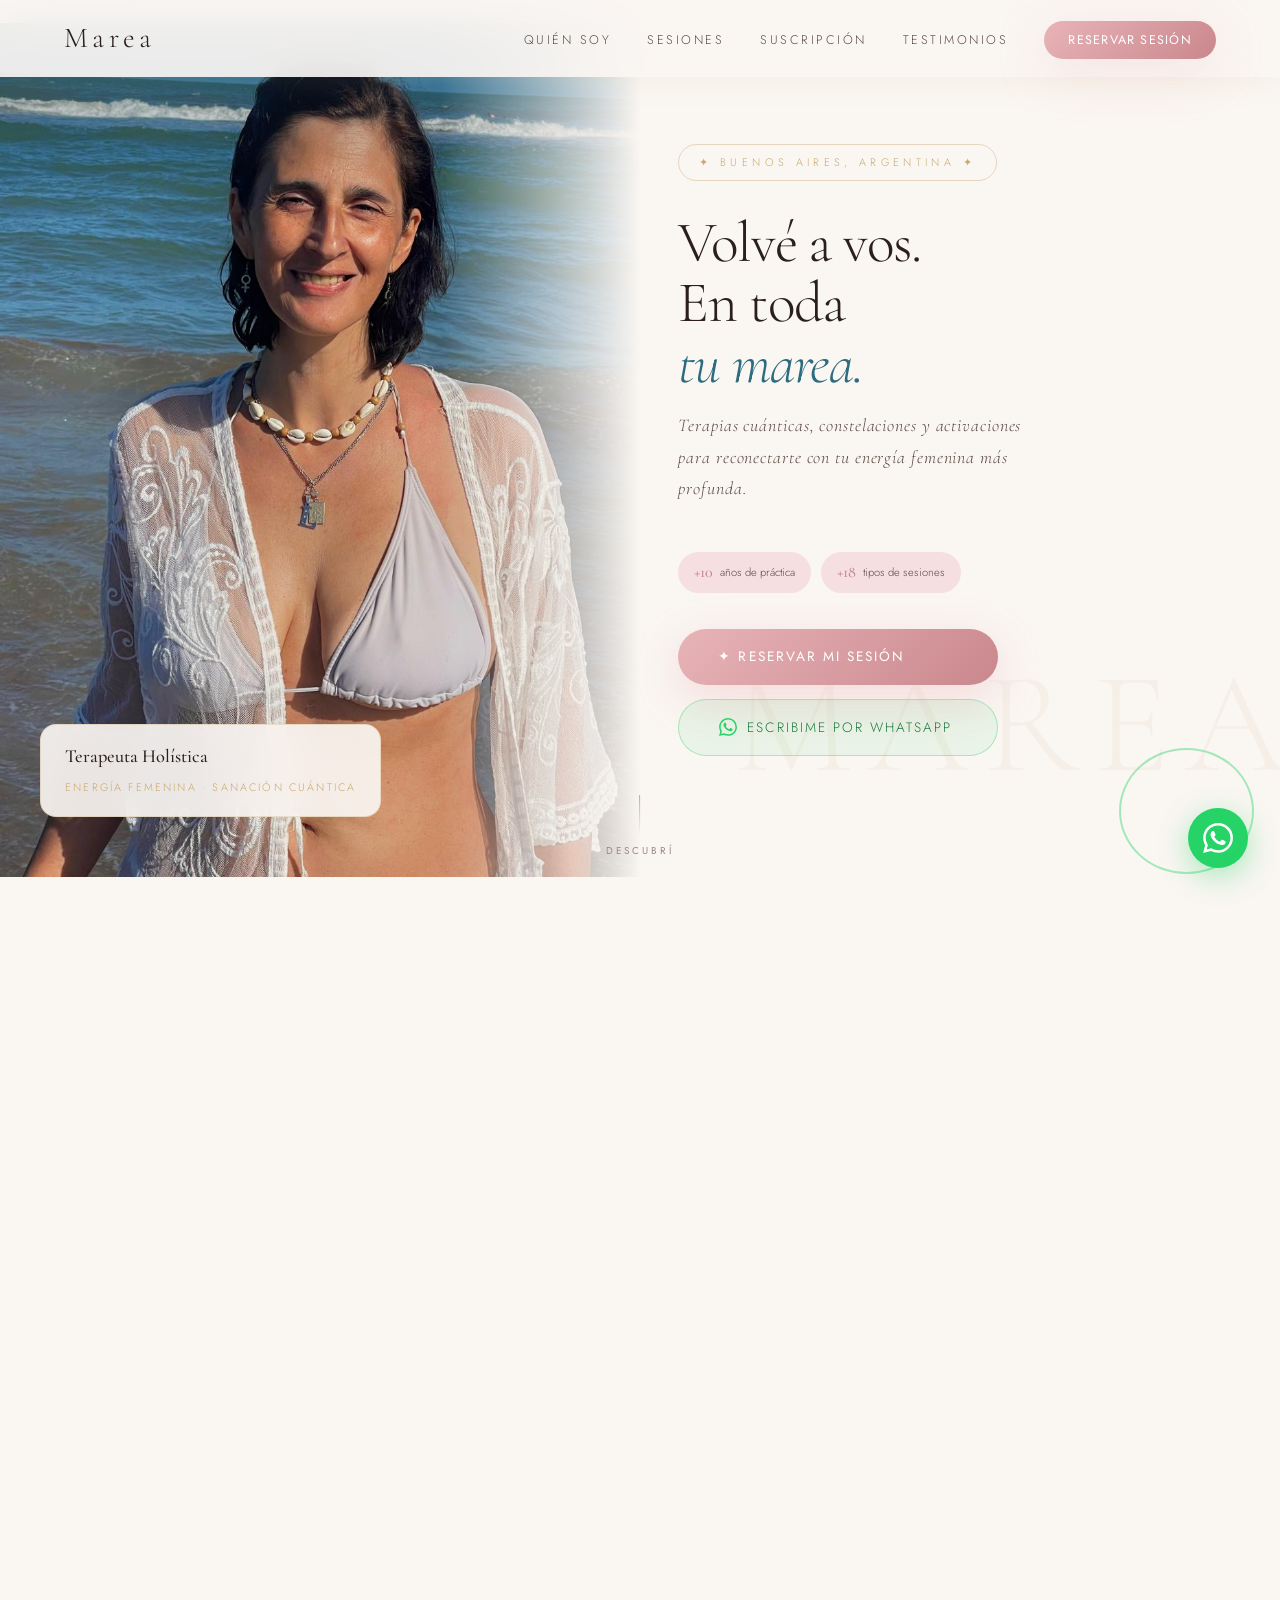
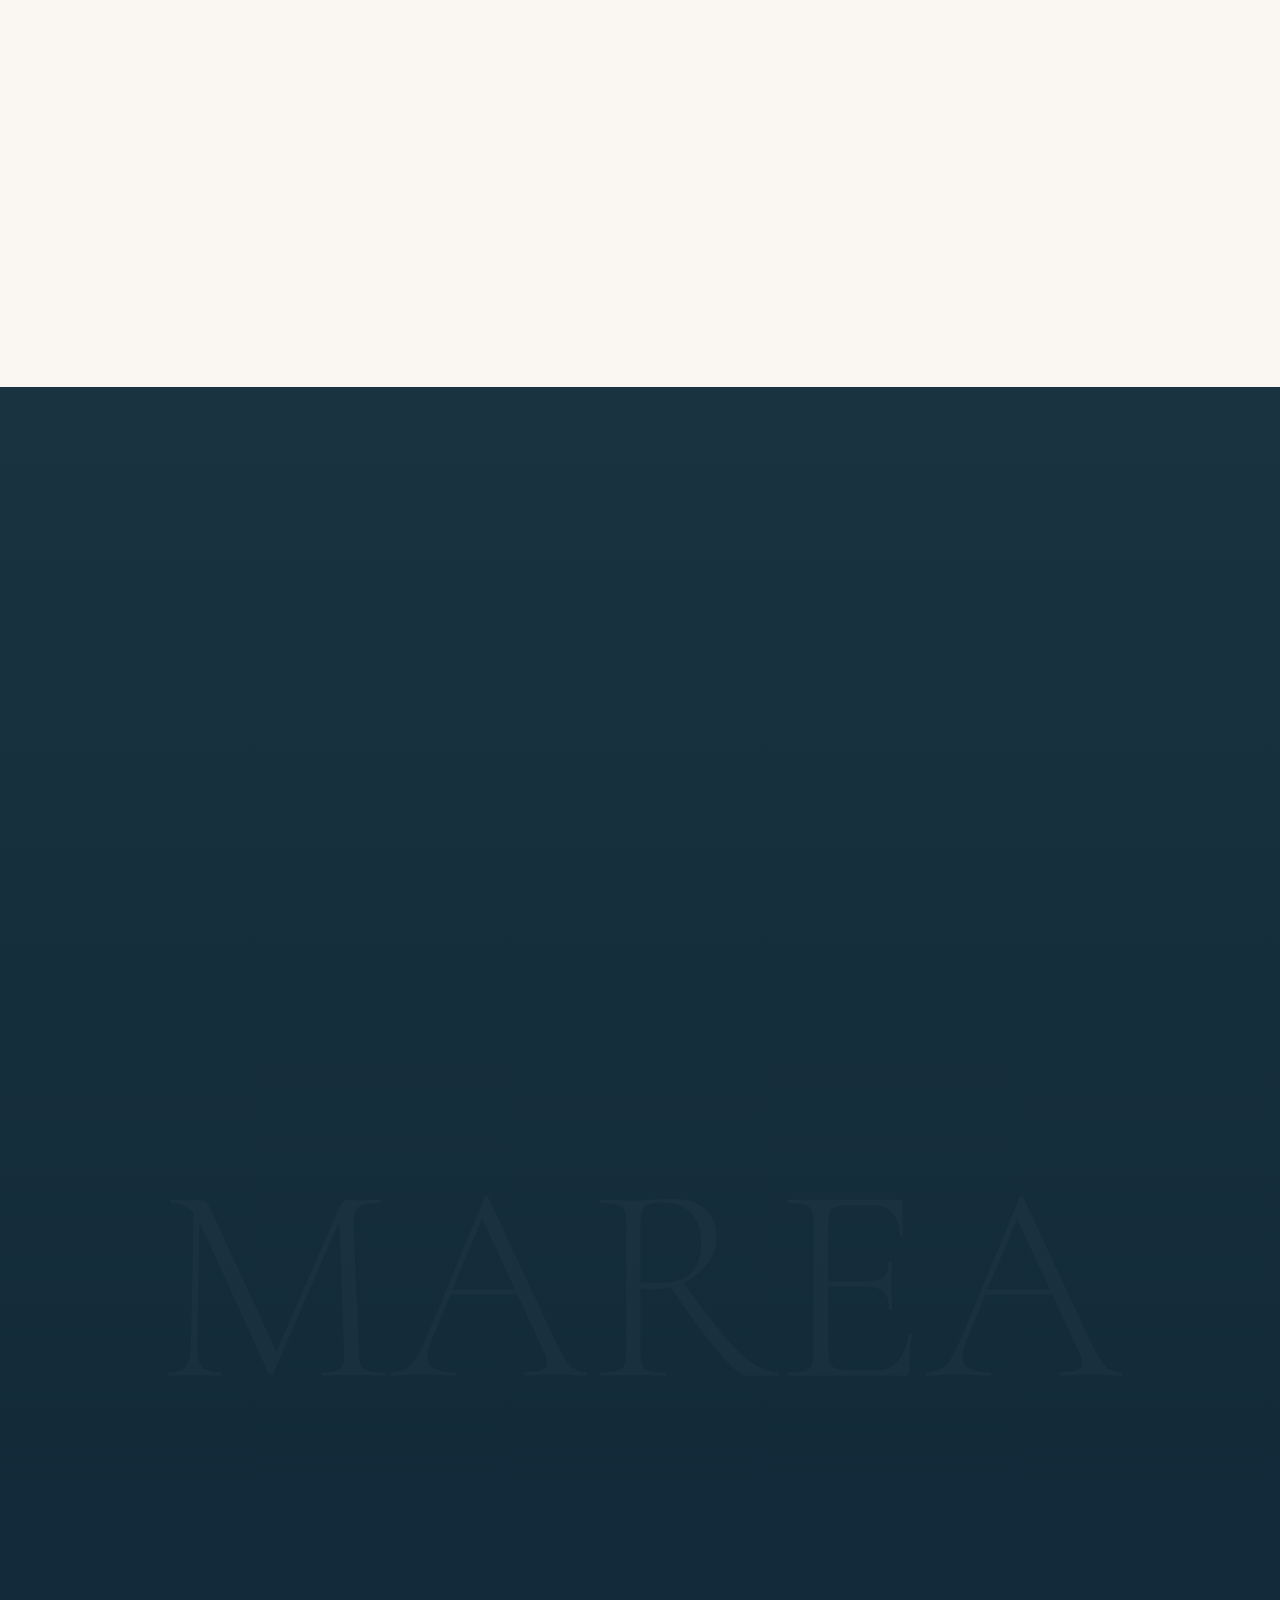
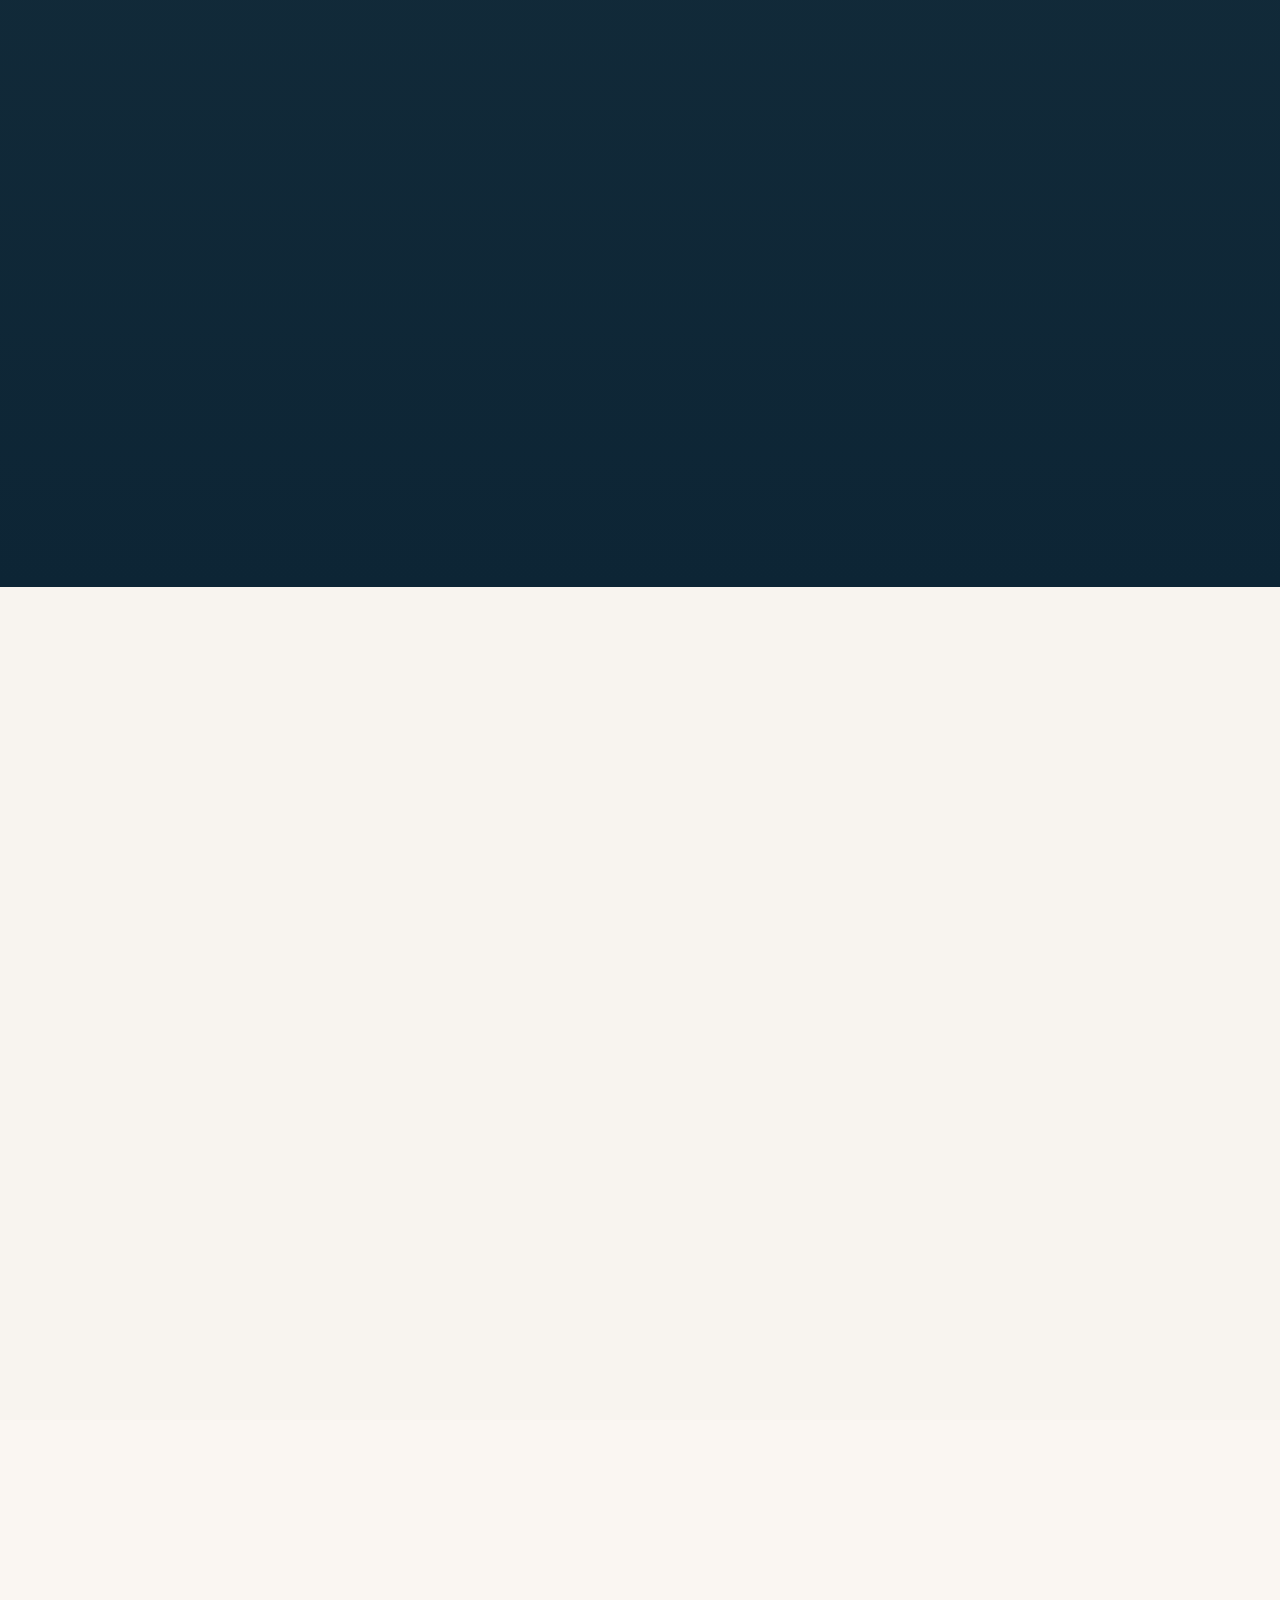
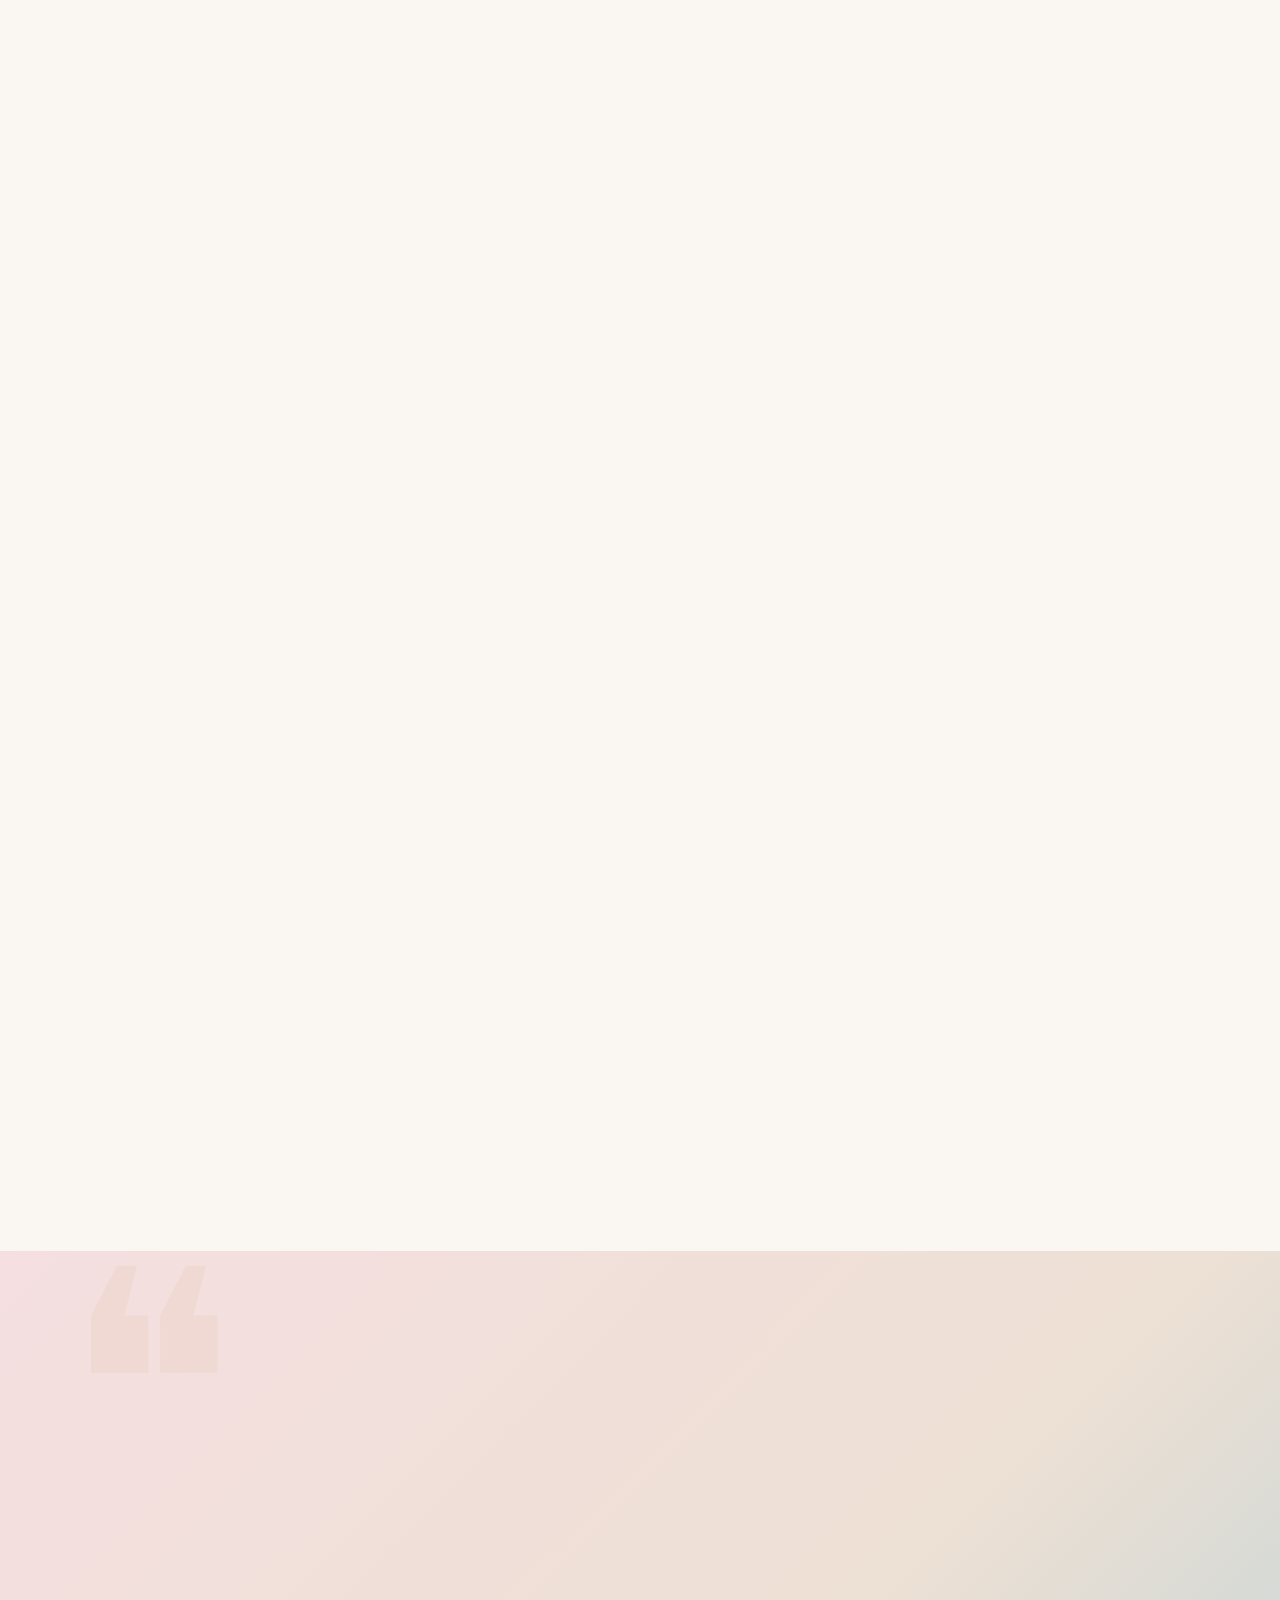
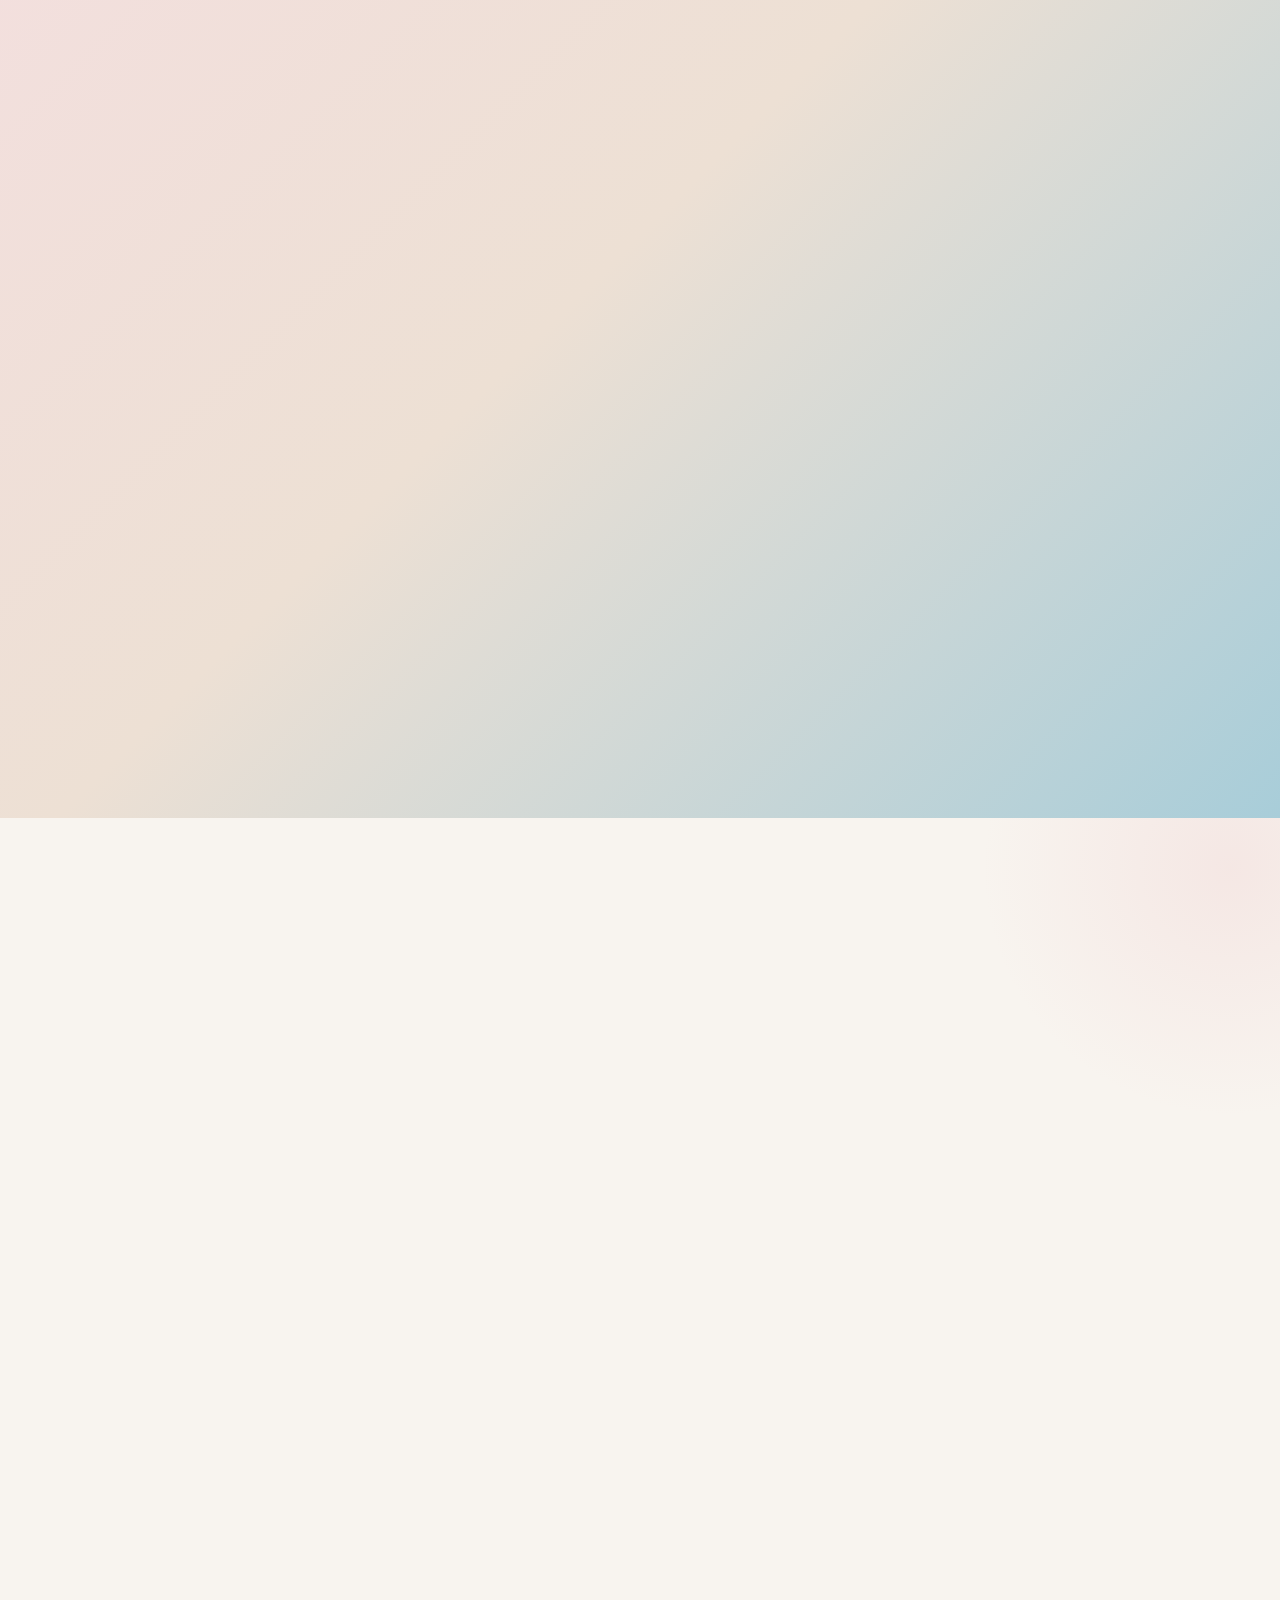
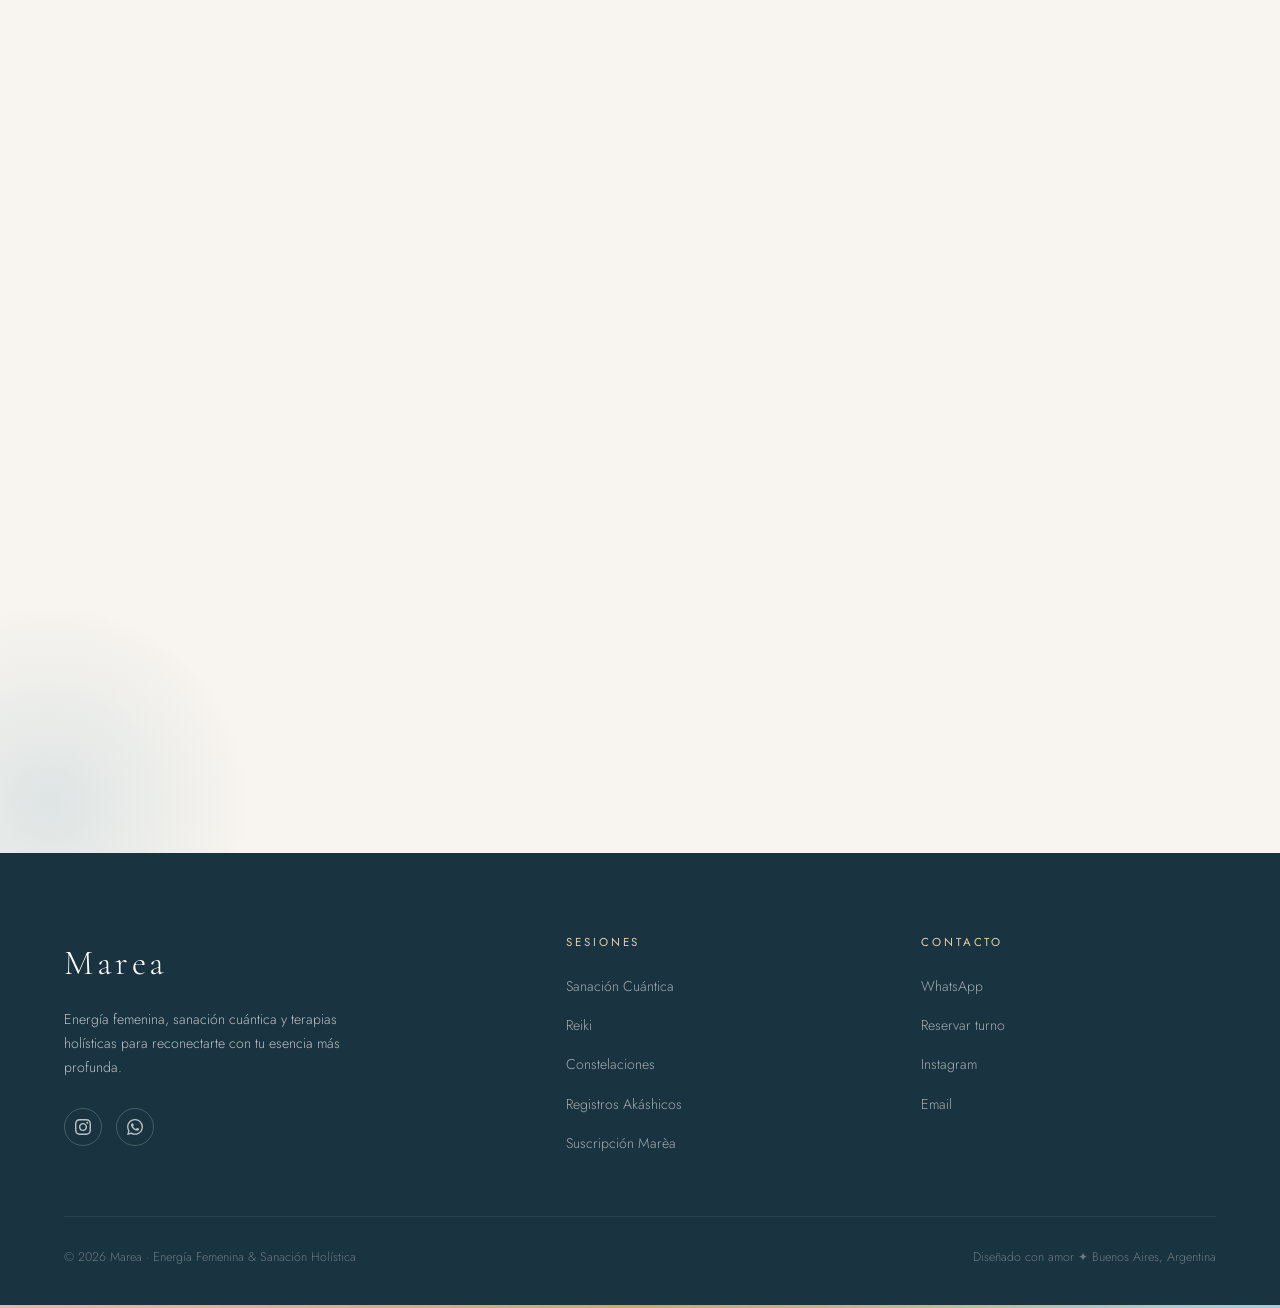
==== index-copia.html @ 66a023f5 "merge" ====
<!DOCTYPE html>
<html lang="es">
<head>
  <meta charset="UTF-8">
  <meta name="viewport" content="width=device-width, initial-scale=1.0">
  <title>Marea · Energía Femenina & Sanación Holística</title>
  <meta name="description" content="Constelaciones cuánticas, terapias energéticas, sanación femenina y activaciones emocionales. Conectá con tu energía más profunda.">
  <meta name="keywords" content="constelaciones cuánticas, terapia energética, sanación femenina, reiki, registros akáshicos, activación femenina, Buenos Aires">
  <meta property="og:title" content="Marea · Energía Femenina & Sanación Holística">
  <meta property="og:description" content="Sesiones de sanación, terapias cuánticas y activaciones emocionales. Tu transformación comienza aquí.">
  <meta property="og:type" content="website">
  <link rel="preconnect" href="https://fonts.googleapis.com">
  <link rel="preconnect" href="https://fonts.gstatic.com" crossorigin>
  <link href="https://fonts.googleapis.com/css2?family=Cormorant+Garamond:ital,wght@0,300;0,400;0,500;0,600;1,300;1,400;1,500&family=Jost:wght@200;300;400;500&display=swap" rel="stylesheet">
  <link rel="stylesheet" href="style.css">
  <style>
    /* ── HERO v2: foto protagonista total ── */
    #hero {
      height: 100vh;
      min-height: 800px;
      display: grid;
      grid-template-columns: 1fr 1fr;
      overflow: hidden;
      position: relative;
    }

    .hero-photo-side {
      position: relative;
      overflow: hidden;
    }

    .hero-photo-side img {
      width: 100%;
      height: 100%;
      object-fit: cover;
      object-position: center top;
      transform: scale(1.03);
      transition: transform 8s ease-out;
      display: block;
    }

    .hero-photo-side.loaded img { transform: scale(1); }

    /* Elegant vertical gradient on right edge of photo */
    .hero-photo-side::after {
      content: '';
      position: absolute;
      top: 0; right: 0; bottom: 0;
      width: 200px;
      background: linear-gradient(to right, transparent, var(--cream));
      z-index: 2;
    }

    /* Top gradient on photo */
    .hero-photo-side::before {
      content: '';
      position: absolute;
      top: 0; left: 0; right: 0;
      height: 180px;
      background: linear-gradient(to bottom, rgba(26,51,64,0.4), transparent);
      z-index: 2;
    }

    .hero-text-side {
      background: var(--cream);
      display: flex;
      flex-direction: column;
      justify-content: center;
      padding: 80px 8% 80px 6%;
      position: relative;
      z-index: 1;
    }

    .hero-text-side::before {
      content: 'MAREA';
      position: absolute;
      bottom: 40px;
      right: -20px;
      font-family: var(--font-display);
      font-size: 9rem;
      font-weight: 300;
      color: rgba(200,169,110,0.08);
      letter-spacing: 0.1em;
      pointer-events: none;
      line-height: 1;
    }

    .hero-eyebrow {
      display: inline-block;
      font-family: var(--font-body);
      font-size: 0.68rem;
      font-weight: 300;
      letter-spacing: 0.4em;
      text-transform: uppercase;
      color: var(--gold);
      border: 1px solid rgba(200,169,110,0.4);
      padding: 8px 20px;
      border-radius: 100px;
      margin-bottom: 32px;
      width: fit-content;
      opacity: 0;
      animation: fadeUp 1s ease forwards 0.4s;
    }

    .hero-title {
      font-family: var(--font-display);
      font-size: clamp(2.8rem, 4.5vw, 5.2rem);
      font-weight: 300;
      line-height: 1.05;
      letter-spacing: -0.02em;
      color: var(--text-dark);
      margin-bottom: 16px;
      opacity: 0;
      animation: fadeUp 1s ease forwards 0.7s;
    }

    .hero-title em {
      font-style: italic;
      color: var(--teal-dark);
    }

    .hero-subtitle {
      font-family: var(--font-display);
      font-size: clamp(0.95rem, 1.4vw, 1.25rem);
      font-weight: 300;
      font-style: italic;
      color: var(--text-mid);
      line-height: 1.75;
      margin-bottom: 48px;
      opacity: 0;
      animation: fadeUp 1s ease forwards 1s;
      max-width: 380px;
    }

    .hero-ctas {
      display: flex;
      flex-direction: column;
      gap: 14px;
      opacity: 0;
      animation: fadeUp 1s ease forwards 1.3s;
      max-width: 320px;
    }

    .hero-scroll-hint {
      position: absolute;
      bottom: 40px;
      left: 50%;
      transform: translateX(-50%);
      z-index: 10;
      display: flex;
      flex-direction: column;
      align-items: center;
      gap: 8px;
      color: var(--text-light);
      font-size: 0.62rem;
      letter-spacing: 0.3em;
      text-transform: uppercase;
      opacity: 0;
      animation: fadeIn 1s ease forwards 2.2s;
    }

    .scroll-line {
      width: 1px;
      height: 40px;
      background: linear-gradient(to bottom, var(--gold), transparent);
      animation: scrollPulse 2s ease-in-out infinite;
    }

    /* Floating name tag on photo */
    .hero-name-tag {
      position: absolute;
      bottom: 60px;
      left: 40px;
      z-index: 5;
      background: rgba(250,246,242,0.92);
      backdrop-filter: blur(16px);
      -webkit-backdrop-filter: blur(16px);
      border: 1px solid rgba(200,169,110,0.3);
      border-radius: 16px;
      padding: 16px 24px;
      opacity: 0;
      animation: fadeUp 1s ease forwards 1.6s;
    }

    .hero-name-tag .tag-name {
      font-family: var(--font-display);
      font-size: 1.15rem;
      font-weight: 500;
      color: var(--text-dark);
      display: block;
    }

    .hero-name-tag .tag-role {
      font-family: var(--font-body);
      font-size: 0.68rem;
      font-weight: 300;
      letter-spacing: 0.2em;
      text-transform: uppercase;
      color: var(--gold);
    }

    /* Stat pills */
    .hero-stats {
      display: flex;
      gap: 10px;
      margin-bottom: 36px;
      flex-wrap: wrap;
      opacity: 0;
      animation: fadeUp 1s ease forwards 1.1s;
    }

    .stat-pill {
      background: var(--rose-pale);
      border-radius: 100px;
      padding: 7px 16px;
      display: flex;
      align-items: center;
      gap: 7px;
    }

    .stat-num {
      font-family: var(--font-display);
      font-size: 1rem;
      font-weight: 500;
      color: var(--rose-deep);
    }

    .stat-label {
      font-family: var(--font-body);
      font-size: 0.7rem;
      font-weight: 300;
      color: var(--text-mid);
    }

    /* Mobile hero */
    @media (max-width: 768px) {
      #hero {
        grid-template-columns: 1fr;
        grid-template-rows: 58vh auto;
        height: auto;
        min-height: auto;
      }

      .hero-photo-side { height: 58vh; }

      .hero-photo-side::after {
        right: auto;
        bottom: 0; left: 0; top: auto;
        width: 100%;
        height: 200px;
        background: linear-gradient(to top, var(--cream), transparent);
      }

      .hero-text-side {
        padding: 40px 5% 80px;
      }

      .hero-text-side::before { display: none; }

      .hero-ctas {
        flex-direction: column;
        max-width: 100%;
      }

      .hero-name-tag {
        bottom: 30px;
        left: 20px;
      }

      .hero-scroll-hint { display: none; }
    }

    /* ── GALERÍA mejorada ── */
    .galeria-grid-new {
      display: grid;
      grid-template-columns: repeat(12, 1fr);
      grid-template-rows: repeat(3, 260px);
      gap: 14px;
      max-width: 1280px;
      margin: 0 auto;
    }

    .galeria-item {
      border-radius: 18px;
      overflow: hidden;
      position: relative;
      cursor: pointer;
    }

    .galeria-item img {
      width: 100%; height: 100%;
      object-fit: cover;
      transition: transform 0.7s ease;
    }

    .galeria-item:hover img { transform: scale(1.07); }

    .galeria-item .g-overlay {
      position: absolute;
      inset: 0;
      background: linear-gradient(to top, rgba(26,51,64,0.75), transparent 55%);
      opacity: 0;
      transition: opacity 0.4s ease;
      display: flex;
      align-items: flex-end;
      padding: 20px;
    }

    .galeria-item:hover .g-overlay { opacity: 1; }

    .g-label {
      font-family: var(--font-display);
      font-size: 1rem;
      font-style: italic;
      color: white;
    }

    /* Grid layout */
    .gi-1 { grid-column: 1 / 6; grid-row: 1 / 3; }
    .gi-2 { grid-column: 6 / 9; grid-row: 1 / 2; }
    .gi-3 { grid-column: 9 / 13; grid-row: 1 / 2; }
    .gi-4 { grid-column: 6 / 10; grid-row: 2 / 4; }
    .gi-5 { grid-column: 10 / 13; grid-row: 2 / 3; }
    .gi-6 { grid-column: 1 / 6; grid-row: 3 / 4; }
    .gi-7 { grid-column: 10 / 13; grid-row: 3 / 4; }

    @media (max-width: 900px) {
      .galeria-grid-new {
        grid-template-columns: 1fr 1fr;
        grid-template-rows: none;
      }
      .gi-1, .gi-2, .gi-3, .gi-4, .gi-5, .gi-6, .gi-7 {
        grid-column: auto;
        grid-row: auto;
        height: 260px;
      }
      .gi-1 { grid-column: 1 / 3; height: 360px; }
    }

    @media (max-width: 540px) {
      .galeria-grid-new { grid-template-columns: 1fr; }
      .gi-1 { grid-column: 1; }
    }
  </style>
</head>
<body>

<!-- NAV -->
<nav id="mainNav">
  <a href="#" class="nav-logo" style="color:var(--text-dark);">Marea</a>
  <ul class="nav-links">
    <li><a href="#sobre" style="color:var(--text-mid)">Quién Soy</a></li>
    <li><a href="#servicios" style="color:var(--text-mid)">Sesiones</a></li>
    <li><a href="#suscripcion" style="color:var(--text-mid)">Suscripción</a></li>
    <li><a href="#testimonios" style="color:var(--text-mid)">Testimonios</a></li>
    <li><a href="#reservar" class="nav-cta">Reservar Sesión</a></li>
  </ul>
  <div class="hamburger" id="hamburger" aria-label="Menú">
    <span style="background:var(--text-dark)"></span>
    <span style="background:var(--text-dark)"></span>
    <span style="background:var(--text-dark)"></span>
  </div>
</nav>

<!-- Mobile Menu -->
<div class="mobile-menu" id="mobileMenu">
  <button class="mobile-close" id="mobileClose">✕</button>
  <a href="#sobre">Quién Soy</a>
  <a href="#servicios">Sesiones</a>
  <a href="#suscripcion">Suscripción</a>
  <a href="#testimonios">Testimonios</a>
  <a href="#reservar">Reservar Sesión</a>
</div>

<!-- ══════════════════════════════════
     HERO v2 – SPLIT SCREEN
══════════════════════════════════ -->
<section id="hero">

  <!-- FOTO lado izquierdo – protagonista total -->
  <div class="hero-photo-side" id="heroBg">
    <img src="[data-uri]" alt="Terapeuta holística – Marea">

    <!-- Tarjetita flotante -->
    <div class="hero-name-tag">
      <span class="tag-name">Terapeuta Holística</span>
      <span class="tag-role">Energía Femenina · Sanación Cuántica</span>
    </div>
  </div>

  <!-- TEXTO lado derecho -->
  <div class="hero-text-side">
    <span class="hero-eyebrow">✦ Buenos Aires, Argentina ✦</span>

    <h1 class="hero-title">
      Volvé a vos.<br>
      En toda<br>
      <em>tu marea.</em>
    </h1>

    <p class="hero-subtitle">
      Terapias cuánticas, constelaciones y activaciones para reconectarte con tu energía femenina más profunda.
    </p>

    <div class="hero-stats">
      <div class="stat-pill">
        <span class="stat-num">+10</span>
        <span class="stat-label">años de práctica</span>
      </div>
      <div class="stat-pill">
        <span class="stat-num">+18</span>
        <span class="stat-label">tipos de sesiones</span>
      </div>
    </div>

    <div class="hero-ctas">
      <a href="#reservar" class="btn-primary">
        ✦ Reservar mi sesión
      </a>
      <a href="https://wa.me/5491165936538" target="_blank" rel="noopener" class="btn-outline" style="background:rgba(37,211,102,0.08);border-color:rgba(37,211,102,0.35);color:#1a7a3f;">
        <svg width="18" height="18" viewBox="0 0 24 24" fill="#25D366"><path d="M17.472 14.382c-.297-.149-1.758-.867-2.03-.967-.273-.099-.471-.148-.67.15-.197.297-.767.966-.94 1.164-.173.199-.347.223-.644.075-.297-.15-1.255-.463-2.39-1.475-.883-.788-1.48-1.761-1.653-2.059-.173-.297-.018-.458.13-.606.134-.133.298-.347.446-.52.149-.174.198-.298.298-.497.099-.198.05-.371-.025-.52-.075-.149-.669-1.612-.916-2.207-.242-.579-.487-.5-.669-.51-.173-.008-.371-.01-.57-.01-.198 0-.52.074-.792.372-.272.297-1.04 1.016-1.04 2.479 0 1.462 1.065 2.875 1.213 3.074.149.198 2.096 3.2 5.077 4.487.709.306 1.262.489 1.694.625.712.227 1.36.195 1.871.118.571-.085 1.758-.719 2.006-1.413.248-.694.248-1.289.173-1.413-.074-.124-.272-.198-.57-.347m-5.421 7.403h-.004a9.87 9.87 0 01-5.031-1.378l-.361-.214-3.741.982.998-3.648-.235-.374a9.86 9.86 0 01-1.51-5.26c.001-5.45 4.436-9.884 9.888-9.884 2.64 0 5.122 1.03 6.988 2.898a9.825 9.825 0 012.893 6.994c-.003 5.45-4.437 9.884-9.885 9.884m8.413-18.297A11.815 11.815 0 0012.05 0C5.495 0 .16 5.335.157 11.892c0 2.096.547 4.142 1.588 5.945L.057 24l6.305-1.654a11.882 11.882 0 005.683 1.448h.005c6.554 0 11.89-5.335 11.893-11.893a11.821 11.821 0 00-3.48-8.413z"/></svg>
        Escribime por WhatsApp
      </a>
    </div>
  </div>

  <div class="hero-scroll-hint">
    <div class="scroll-line"></div>
    Descubrí
  </div>
</section>

<!-- SOBRE MÍ -->
<section id="sobre">
  <div class="sobre-inner">
    <div class="sobre-visual reveal">
      <div class="sobre-ornament"></div>
      <div class="sobre-img-main">
        <img src="[data-uri]" alt="Terapeuta holística">
      </div>
      <div class="sobre-img-accent">
        <img src="[data-uri]" alt="Energía femenina">
      </div>
    </div>
    <div class="sobre-text">
      <p class="section-label reveal">Quién soy</p>
      <h2 class="section-title reveal">
        Acompañarte en<br>el camino de<br><em>tu propia sanación</em>
      </h2>
      <blockquote class="sobre-quote reveal reveal-delay-1">
        "El mar no pregunta si estás lista. Simplemente te lleva. Así trabaja la energía femenina."
      </blockquote>
      <p class="section-body reveal reveal-delay-2">
        Soy terapeuta holística especializada en terapias cuánticas y energéticas. Con años de formación y práctica en constelaciones cuánticas, reiki, registros akáshicos y sanación femenina, te acompaño en el proceso de reencontrarte con tu esencia más profunda.
      </p>
      <p class="section-body reveal reveal-delay-3" style="margin-top:16px;">
        Mi trabajo nace de la convicción de que cada mujer lleva en sí misma toda la sabiduría que necesita. Mi rol es ser el espejo, el canal, el puente hacia esa verdad interior.
      </p>
      <p class="sobre-name reveal reveal-delay-4">Terapeuta Holística</p>
      <p class="sobre-role reveal reveal-delay-4">Marea · Energía Femenina</p>
      <div class="sobre-badges reveal reveal-delay-5">
        <span class="badge">Reiki Usui & Kundalini</span>
        <span class="badge">Constelaciones Cuánticas</span>
        <span class="badge">Registros Akáshicos</span>
        <span class="badge">Aromaterapia</span>
        <span class="badge">Terapia Floral</span>
      </div>
    </div>
  </div>
</section>

<!-- SERVICIOS -->
<section id="servicios">
  <div style="max-width:1280px;margin:0 auto;">
    <div class="servicios-header">
      <p class="section-label reveal">Sesiones disponibles</p>
      <h2 class="section-title reveal" style="color:var(--white);">
        Terapias holísticas<br><em>& cuánticas</em>
      </h2>
      <p class="section-body reveal reveal-delay-1" style="color:rgba(255,255,255,0.6);margin-top:20px;">
        Cada sesión es un encuentro sagrado diseñado a medida de tu proceso. Elegí lo que resuena con vos.
      </p>
    </div>
    <div class="servicios-grid">
      <div class="service-card reveal"><div class="service-icon">🌊</div><h3 class="service-name">Sanación Cuántica</h3><p class="service-desc">Trabajo profundo sobre el campo energético para liberar bloqueos, sanar heridas ancestrales y reprogramar patrones limitantes desde la raíz.</p><div class="service-duration">⏱ 45–60 min</div><button class="service-cta service-cta-btn" data-service="Sanación cuántica">Reservar →</button></div>
      <div class="service-card reveal reveal-delay-1"><div class="service-icon">🌸</div><h3 class="service-name">Reiki Usui & Kundalini</h3><p class="service-desc">Canalización de energía vital para equilibrar chakras, activar la fuerza kundalini y restaurar la armonía en cuerpo, mente y espíritu.</p><div class="service-duration">⏱ 45–60 min</div><button class="service-cta service-cta-btn" data-service="Reiki Usui & Kundalini">Reservar →</button></div>
      <div class="service-card reveal reveal-delay-2"><div class="service-icon">✦</div><h3 class="service-name">Constelaciones Cuánticas</h3><p class="service-desc">Exploración de los campos familiares y energéticos para visibilizar y sanar dinámicas ocultas que condicionan tu presente y tu bienestar.</p><div class="service-duration">⏱ 60 min</div><button class="service-cta service-cta-btn" data-service="Constelaciones cuánticas">Reservar →</button></div>
      <div class="service-card reveal reveal-delay-3"><div class="service-icon">📖</div><h3 class="service-name">Registros Akáshicos</h3><p class="service-desc">Lectura del libro del alma para acceder a información de vidas pasadas, propósito de vida y potenciales que esperan ser activados en vos.</p><div class="service-duration">⏱ 60 min</div><button class="service-cta service-cta-btn" data-service="Registros Akáshicos">Reservar →</button></div>
      <div class="service-card reveal reveal-delay-1"><div class="service-icon">🌙</div><h3 class="service-name">Activación Portal Corazón</h3><p class="service-desc">Activación del corazón, timo y glándula pineal para despertar capacidades multidimensionales y conectar con tu esencia más luminosa.</p><div class="service-duration">⏱ 45–60 min</div><button class="service-cta service-cta-btn" data-service="Activación portal corazón">Reservar →</button></div>
      <div class="service-card reveal reveal-delay-2"><div class="service-icon">🌺</div><h3 class="service-name">Ritual del Útero</h3><p class="service-desc">Ceremonia sagrada de reconexión con el útero como centro de poder femenino. Limpieza, sanación y activación de la energía creadora más profunda.</p><div class="service-duration">⏱ 60 min</div><button class="service-cta service-cta-btn" data-service="Ritual del útero">Reservar →</button></div>
      <div class="service-card reveal reveal-delay-3"><div class="service-icon">🌿</div><h3 class="service-name">Aromaterapia & Terapia Floral</h3><p class="service-desc">Uso terapéutico de esencias florales y aceites esenciales para equilibrar el estado emocional y apoyar procesos de transformación interior.</p><div class="service-duration">⏱ 30–45 min</div><button class="service-cta service-cta-btn" data-service="Aromaterapia & Terapia Floral">Reservar →</button></div>
      <div class="service-card reveal reveal-delay-1"><div class="service-icon">⭐</div><h3 class="service-name">Barras de Access</h3><p class="service-desc">Técnica que trabaja 32 puntos en el cráneo para liberar pensamientos, sentimientos y emociones limitantes acumulados a lo largo de la vida.</p><div class="service-duration">⏱ 60 min</div><button class="service-cta service-cta-btn" data-service="Barras de Access">Reservar →</button></div>
      <div class="service-card reveal reveal-delay-2"><div class="service-icon">🏡</div><h3 class="service-name">Limpieza Energética</h3><p class="service-desc">Limpieza y armonización energética de personas y espacios. Liberación de energías densas, protección y elevación vibracional del entorno.</p><div class="service-duration">⏱ 60 min</div><button class="service-cta service-cta-btn" data-service="Limpieza energética">Reservar →</button></div>
    </div>
    <div style="text-align:center;margin-top:60px;" class="reveal">
      <p style="color:rgba(255,255,255,0.5);font-size:0.85rem;font-weight:300;letter-spacing:0.1em;margin-bottom:24px;">También ofrezco: Reiki cuántico · Tameana · Cirugía astral · Masaje Ayurveda · Medicina placentaria</p>
      <a href="https://wa.me/5491165936538" target="_blank" rel="noopener" class="btn-primary">
        <svg width="18" height="18" viewBox="0 0 24 24" fill="currentColor"><path d="M17.472 14.382c-.297-.149-1.758-.867-2.03-.967-.273-.099-.471-.148-.67.15-.197.297-.767.966-.94 1.164-.173.199-.347.223-.644.075-.297-.15-1.255-.463-2.39-1.475-.883-.788-1.48-1.761-1.653-2.059-.173-.297-.018-.458.13-.606.134-.133.298-.347.446-.52.149-.174.198-.298.298-.497.099-.198.05-.371-.025-.52-.075-.149-.669-1.612-.916-2.207-.242-.579-.487-.5-.669-.51-.173-.008-.371-.01-.57-.01-.198 0-.52.074-.792.372-.272.297-1.04 1.016-1.04 2.479 0 1.462 1.065 2.875 1.213 3.074.149.198 2.096 3.2 5.077 4.487.709.306 1.262.489 1.694.625.712.227 1.36.195 1.871.118.571-.085 1.758-.719 2.006-1.413.248-.694.248-1.289.173-1.413-.074-.124-.272-.198-.57-.347m-5.421 7.403h-.004a9.87 9.87 0 01-5.031-1.378l-.361-.214-3.741.982.998-3.648-.235-.374a9.86 9.86 0 01-1.51-5.26c.001-5.45 4.436-9.884 9.888-9.884 2.64 0 5.122 1.03 6.988 2.898a9.825 9.825 0 012.893 6.994c-.003 5.45-4.437 9.884-9.885 9.884m8.413-18.297A11.815 11.815 0 0012.05 0C5.495 0 .16 5.335.157 11.892c0 2.096.547 4.142 1.588 5.945L.057 24l6.305-1.654a11.882 11.882 0 005.683 1.448h.005c6.554 0 11.89-5.335 11.893-11.893a11.821 11.821 0 00-3.48-8.413z"/></svg>
        Consultame por más info
      </a>
    </div>
  </div>
</section>

<!-- SUSCRIPCIÓN -->
<section id="suscripcion">
  <div class="suscripcion-inner" style="max-width:1280px;margin:0 auto;">
    <div class="suscripcion-visual reveal">
      <div class="suscripcion-img"><img src="[data-uri]" alt="Suscripción Marèa"></div>
      <div class="suscripcion-badge">
        <span class="badge-title">Suscripción Marèa</span>
        <span class="badge-sub">Cupos limitados</span>
      </div>
    </div>
    <div class="suscripcion-content">
      <p class="section-label reveal">Acompañamiento mensual</p>
      <h2 class="section-title reveal">Orden emocional<br>para <em>reinventarte</em></h2>
      <p class="section-body reveal reveal-delay-1" style="margin-top:20px;">Un espacio de continuidad y coherencia energética para transformar tu realidad desde adentro hacia afuera.</p>
      <div class="suscripcion-benefits">
        <div class="benefit-item reveal reveal-delay-1"><div class="benefit-dot"></div><p class="benefit-text">Entender qué emoción está detrás de tu cansancio o bloqueo, y dejar de pelear con vos misma</p></div>
        <div class="benefit-item reveal reveal-delay-2"><div class="benefit-dot"></div><p class="benefit-text">Cortar patrones que se repiten y empezar a elegir distinto en tus vínculos y decisiones</p></div>
        <div class="benefit-item reveal reveal-delay-3"><div class="benefit-dot"></div><p class="benefit-text">Liberarte de cargas que vienen drenando tu energía hace tiempo y recuperar tu vitalidad</p></div>
        <div class="benefit-item reveal reveal-delay-4"><div class="benefit-dot"></div><p class="benefit-text">Recuperar claridad, dirección y coherencia en tus decisiones desde la energía, no desde el miedo</p></div>
      </div>
      <a href="https://wa.me/5491165936538?text=Hola!%20Quiero%20informaci%C3%B3n%20sobre%20la%20Suscripci%C3%B3n%20Mar%C3%A8a" target="_blank" rel="noopener" class="btn-primary reveal" style="display:inline-flex;">
        <svg width="18" height="18" viewBox="0 0 24 24" fill="currentColor"><path d="M17.472 14.382c-.297-.149-1.758-.867-2.03-.967-.273-.099-.471-.148-.67.15-.197.297-.767.966-.94 1.164-.173.199-.347.223-.644.075-.297-.15-1.255-.463-2.39-1.475-.883-.788-1.48-1.761-1.653-2.059-.173-.297-.018-.458.13-.606.134-.133.298-.347.446-.52.149-.174.198-.298.298-.497.099-.198.05-.371-.025-.52-.075-.149-.669-1.612-.916-2.207-.242-.579-.487-.5-.669-.51-.173-.008-.371-.01-.57-.01-.198 0-.52.074-.792.372-.272.297-1.04 1.016-1.04 2.479 0 1.462 1.065 2.875 1.213 3.074.149.198 2.096 3.2 5.077 4.487.709.306 1.262.489 1.694.625.712.227 1.36.195 1.871.118.571-.085 1.758-.719 2.006-1.413.248-.694.248-1.289.173-1.413-.074-.124-.272-.198-.57-.347m-5.421 7.403h-.004a9.87 9.87 0 01-5.031-1.378l-.361-.214-3.741.982.998-3.648-.235-.374a9.86 9.86 0 01-1.51-5.26c.001-5.45 4.436-9.884 9.888-9.884 2.64 0 5.122 1.03 6.988 2.898a9.825 9.825 0 012.893 6.994c-.003 5.45-4.437 9.884-9.885 9.884m8.413-18.297A11.815 11.815 0 0012.05 0C5.495 0 .16 5.335.157 11.892c0 2.096.547 4.142 1.588 5.945L.057 24l6.305-1.654a11.882 11.882 0 005.683 1.448h.005c6.554 0 11.89-5.335 11.893-11.893a11.821 11.821 0 00-3.48-8.413z"/></svg>
        Quiero saber más
      </a>
      <span class="cupos-tag reveal">✦ Cupos limitados</span>
    </div>
  </div>
</section>

<!-- ══════════════════════════════════
     GALERÍA – GRID EDITORIAL
══════════════════════════════════ -->
<section id="galeria" style="padding:100px 5%;background:var(--cream);">
  <div style="text-align:center;margin-bottom:60px;">
    <p class="section-label reveal" style="justify-content:center;">El espacio que te espera</p>
    <h2 class="section-title reveal">Momentos de<br><em>presencia y sanación</em></h2>
    <p class="section-body reveal reveal-delay-1" style="margin-top:16px;max-width:500px;margin-left:auto;margin-right:auto;text-align:center;">
      Un espacio sagrado donde la energía se transforma y el alma encuentra su lugar de descanso.
    </p>
  </div>

  <div class="galeria-grid-new">

    <!-- Item grande vertical – tu foto real -->
    <div class="galeria-item gi-1 reveal">
      <img src="[data-uri]" alt="Sesión energética" loading="lazy">
      <div class="g-overlay"><span class="g-label">Energía femenina</span></div>
    </div>

    <!-- Placeholders con temática espiritual/naturaleza -->
    <div class="galeria-item gi-2 reveal reveal-delay-1">
      <img src="https://images.unsplash.com/photo-1506905925346-21bda4d32df4?w=800&q=80" alt="Naturaleza y calma" loading="lazy">
      <div class="g-overlay"><span class="g-label">Calma interior</span></div>
    </div>

    <div class="galeria-item gi-3 reveal reveal-delay-2">
      <img src="https://images.unsplash.com/photo-1518495973542-4542c06a5843?w=800&q=80" alt="Luz entre árboles" loading="lazy">
      <div class="g-overlay"><span class="g-label">Luz del alma</span></div>
    </div>

    <div class="galeria-item gi-4 reveal reveal-delay-1">
      <img src="[data-uri]" alt="Presencia plena" loading="lazy">
      <div class="g-overlay"><span class="g-label">Presencia plena</span></div>
    </div>

    <div class="galeria-item gi-5 reveal reveal-delay-2">
      <img src="https://images.unsplash.com/photo-1515377905703-c4788e51af15?w=800&q=80" alt="Cristales" loading="lazy">
      <div class="g-overlay"><span class="g-label">Vibración de cuarzo</span></div>
    </div>

    <div class="galeria-item gi-6 reveal reveal-delay-3">
      <img src="https://images.unsplash.com/photo-1507003211169-0a1dd7228f2d?w=800&q=80" alt="Oceano" loading="lazy" style="object-position: center 30%;">
      <div class="g-overlay"><span class="g-label">Alma oceánica</span></div>
    </div>

    <div class="galeria-item gi-7 reveal reveal-delay-1">
      <img src="https://images.unsplash.com/photo-1600618528240-fb9fc964b853?w=800&q=80" alt="Flores" loading="lazy">
      <div class="g-overlay"><span class="g-label">Florecimiento</span></div>
    </div>

  </div>

  <div style="text-align:center;margin-top:48px;" class="reveal">
    <a href="https://wa.me/5491165936538" target="_blank" rel="noopener" class="btn-outline" style="display:inline-flex;color:var(--teal-dark);border-color:var(--teal-pale);">
      Ver más en Instagram →
    </a>
  </div>
</section>

<!-- TESTIMONIOS -->
<section id="testimonios">
  <div class="testimonios-header">
    <p class="section-label reveal" style="justify-content:center;">Testimonios</p>
    <h2 class="section-title reveal">Lo que dicen<br><em>quienes ya vivieron la experiencia</em></h2>
  </div>
  <div class="testimonios-grid">
    <div class="testimonio-card reveal"><div class="stars"><span class="star">★</span><span class="star">★</span><span class="star">★</span><span class="star">★</span><span class="star">★</span></div><p class="testimonio-text">"La sesión de sanación cuántica fue transformadora. Llegué con una sensación de pesadez que cargaba hace años, y salí sintiendo que había soltado algo muy profundo. Gracias por tu presencia y tu amor."</p><div class="testimonio-author"><div class="author-avatar">M</div><div><p class="author-name">María Laura</p><p class="author-tag">Sanación Cuántica</p></div></div></div>
    <div class="testimonio-card reveal reveal-delay-1"><div class="stars"><span class="star">★</span><span class="star">★</span><span class="star">★</span><span class="star">★</span><span class="star">★</span></div><p class="testimonio-text">"Los Registros Akáshicos me dieron una claridad que nunca había tenido sobre mi vida. Pude entender patrones que se repetían y finalmente elegir diferente. Una experiencia que recomiendo enormemente."</p><div class="testimonio-author"><div class="author-avatar" style="background:linear-gradient(135deg,var(--teal),var(--lavender))">V</div><div><p class="author-name">Valentina S.</p><p class="author-tag">Registros Akáshicos</p></div></div></div>
    <div class="testimonio-card reveal reveal-delay-2"><div class="stars"><span class="star">★</span><span class="star">★</span><span class="star">★</span><span class="star">★</span><span class="star">★</span></div><p class="testimonio-text">"El ritual del útero fue una ceremonia sagrada que me reconectó con mi poder femenino. Lloré, solté, integré. Soy otra mujer después de esa sesión. Infinitamente agradecida."</p><div class="testimonio-author"><div class="author-avatar" style="background:linear-gradient(135deg,var(--gold),var(--rose))">C</div><div><p class="author-name">Carolina R.</p><p class="author-tag">Ritual del Útero</p></div></div></div>
    <div class="testimonio-card reveal reveal-delay-1"><div class="stars"><span class="star">★</span><span class="star">★</span><span class="star">★</span><span class="star">★</span><span class="star">★</span></div><p class="testimonio-text">"Con la Suscripción Marèa pude ordenar mi mundo emocional mes a mes. El acompañamiento es amoroso, profundo y muy profesional. Noto cambios reales en cómo me relaciono conmigo y con los demás."</p><div class="testimonio-author"><div class="author-avatar" style="background:linear-gradient(135deg,var(--navy),var(--teal))">A</div><div><p class="author-name">Alejandra M.</p><p class="author-tag">Suscripción Marèa</p></div></div></div>
    <div class="testimonio-card reveal reveal-delay-2"><div class="stars"><span class="star">★</span><span class="star">★</span><span class="star">★</span><span class="star">★</span><span class="star">★</span></div><p class="testimonio-text">"Las Barras de Access me dejaron en un estado de calma que no sentía desde hacía mucho tiempo. Es como si hubiera limpiado el disco rígido de la mente. Completamente recomendable."</p><div class="testimonio-author"><div class="author-avatar" style="background:linear-gradient(135deg,var(--lavender),var(--rose))">S</div><div><p class="author-name">Silvana P.</p><p class="author-tag">Barras de Access</p></div></div></div>
    <div class="testimonio-card reveal reveal-delay-3"><div class="stars"><span class="star">★</span><span class="star">★</span><span class="star">★</span><span class="star">★</span><span class="star">★</span></div><p class="testimonio-text">"La constelación cuántica reveló dinámicas familiares que nunca hubiera encontrado sola. Sanó cosas que vienen de generaciones. Una profesional extraordinaria, con una sensibilidad única."</p><div class="testimonio-author"><div class="author-avatar" style="background:linear-gradient(135deg,var(--sand-dark),var(--gold))">P</div><div><p class="author-name">Patricia G.</p><p class="author-tag">Constelaciones Cuánticas</p></div></div></div>
  </div>
</section>

<!-- FORMULARIO -->
<section id="reservar">
  <div class="reservar-inner">
    <div class="reservar-header">
      <p class="section-label reveal" style="justify-content:center;">Reservar sesión</p>
      <h2 class="section-title reveal" style="text-align:center;">Tu transformación<br><em>empieza aquí</em></h2>
      <p class="section-body reveal reveal-delay-1" style="text-align:center;margin-top:16px;">Elegí tu sesión, fecha y horario. Te confirmaremos por WhatsApp.</p>
    </div>
    <div class="form-card reveal">
      <form id="reservaForm" novalidate>
        <div class="form-row">
          <div class="form-group"><label for="nombre">Tu nombre completo</label><input type="text" id="nombre" name="nombre" placeholder="¿Cómo te llamás?"><span class="error-msg" id="err-nombre"></span></div>
          <div class="form-group"><label for="telefono">Teléfono / WhatsApp</label><input type="tel" id="telefono" name="telefono" placeholder="+54 9 11..."><span class="error-msg" id="err-telefono"></span></div>
        </div>
        <div class="form-row">
          <div class="form-group full"><label for="servicio">Servicio que te interesa</label>
            <select id="servicio" name="servicio">
              <option value="">— Elegí una sesión —</option>
              <option>Sanación cuántica</option><option>Reiki Usui & Kundalini</option><option>Constelaciones cuánticas</option><option>Registros Akáshicos</option><option>Activación portal corazón</option><option>Ritual del útero</option><option>Aromaterapia & Terapia Floral</option><option>Barras de Access</option><option>Limpieza energética</option><option>Cirugía astral</option><option>Tameana</option><option>Masaje Energético & Ayurveda</option><option>Medicina placentaria</option><option>Suscripción Marèa</option>
            </select><span class="error-msg" id="err-servicio"></span>
          </div>
        </div>
        <div class="form-row">
          <div class="form-group full"><label>Elegí una fecha</label>
            <div class="calendar-wrapper">
              <div class="calendar-nav"><button type="button" class="cal-nav-btn" id="calPrev">‹</button><span class="cal-month-label" id="calMonthLabel"></span><button type="button" class="cal-nav-btn" id="calNext">›</button></div>
              <div class="calendar-grid" id="calGrid"><div class="cal-header">L</div><div class="cal-header">M</div><div class="cal-header">X</div><div class="cal-header">J</div><div class="cal-header">V</div><div class="cal-header">S</div><div class="cal-header">D</div></div>
            </div>
            <p id="selectedDateDisplay" style="font-size:0.82rem;color:var(--rose-deep);margin-top:8px;font-style:italic;min-height:20px;"></p>
            <span class="error-msg" id="err-fecha"></span>
          </div>
        </div>
        <div class="form-row">
          <div class="form-group full"><label>Horario preferido</label>
            <div class="time-slots">
              <div class="time-slot" data-time="09:00">9:00</div><div class="time-slot" data-time="10:00">10:00</div><div class="time-slot" data-time="11:00">11:00</div><div class="time-slot" data-time="12:00">12:00</div><div class="time-slot" data-time="14:00">14:00</div><div class="time-slot" data-time="15:00">15:00</div><div class="time-slot" data-time="16:00">16:00</div><div class="time-slot" data-time="17:00">17:00</div><div class="time-slot" data-time="18:00">18:00</div><div class="time-slot" data-time="19:00">19:00</div><div class="time-slot" data-time="20:00">20:00</div><div class="time-slot" data-time="20:30">20:30</div>
            </div>
            <span class="error-msg" id="err-hora"></span>
          </div>
        </div>
        <div class="form-row">
          <div class="form-group full"><label>Duración de la sesión</label>
            <div class="duration-group">
              <div class="duration-option"><input type="radio" name="duracion" id="dur30" value="30 min"><label class="duration-label" for="dur30"><span class="dur-time">30'</span><span class="dur-label">min</span></label></div>
              <div class="duration-option"><input type="radio" name="duracion" id="dur45" value="45 min" checked><label class="duration-label" for="dur45"><span class="dur-time">45'</span><span class="dur-label">min</span></label></div>
              <div class="duration-option"><input type="radio" name="duracion" id="dur60" value="1 hora"><label class="duration-label" for="dur60"><span class="dur-time">60'</span><span class="dur-label">1 hora</span></label></div>
            </div>
          </div>
        </div>
        <div class="form-row"><div class="form-group full"><label for="mensaje">Mensaje opcional</label><textarea id="mensaje" name="mensaje" placeholder="Contame brevemente qué estás transitando o qué buscás trabajar en la sesión..."></textarea></div></div>
        <div class="form-submit"><button type="submit" class="btn-primary">✦ Confirmar mi reserva</button><p style="margin-top:16px;font-size:0.78rem;color:var(--text-light);font-weight:300;">Te contactaremos por WhatsApp para confirmar disponibilidad</p></div>
      </form>
    </div>
  </div>
</section>

<!-- MODAL -->
<div class="modal-overlay" id="confirmModal">
  <div class="modal-card">
    <button class="modal-close" id="modalClose">✕</button>
    <div class="modal-icon">🌊</div>
    <h3 class="modal-title">¡Reserva recibida!</h3>
    <p class="modal-sub" id="modalSummary"></p>
    <div class="modal-actions">
      <button class="modal-btn modal-btn-whatsapp" id="btnWaCliente"><svg width="20" height="20" viewBox="0 0 24 24" fill="currentColor"><path d="M17.472 14.382c-.297-.149-1.758-.867-2.03-.967-.273-.099-.471-.148-.67.15-.197.297-.767.966-.94 1.164-.173.199-.347.223-.644.075-.297-.15-1.255-.463-2.39-1.475-.883-.788-1.48-1.761-1.653-2.059-.173-.297-.018-.458.13-.606.134-.133.298-.347.446-.52.149-.174.198-.298.298-.497.099-.198.05-.371-.025-.52-.075-.149-.669-1.612-.916-2.207-.242-.579-.487-.5-.669-.51-.173-.008-.371-.01-.57-.01-.198 0-.52.074-.792.372-.272.297-1.04 1.016-1.04 2.479 0 1.462 1.065 2.875 1.213 3.074.149.198 2.096 3.2 5.077 4.487.709.306 1.262.489 1.694.625.712.227 1.36.195 1.871.118.571-.085 1.758-.719 2.006-1.413.248-.694.248-1.289.173-1.413-.074-.124-.272-.198-.57-.347m-5.421 7.403h-.004a9.87 9.87 0 01-5.031-1.378l-.361-.214-3.741.982.998-3.648-.235-.374a9.86 9.86 0 01-1.51-5.26c.001-5.45 4.436-9.884 9.888-9.884 2.64 0 5.122 1.03 6.988 2.898a9.825 9.825 0 012.893 6.994c-.003 5.45-4.437 9.884-9.885 9.884m8.413-18.297A11.815 11.815 0 0012.05 0C5.495 0 .16 5.335.157 11.892c0 2.096.547 4.142 1.588 5.945L.057 24l6.305-1.654a11.882 11.882 0 005.683 1.448h.005c6.554 0 11.89-5.335 11.893-11.893a11.821 11.821 0 00-3.48-8.413z"/></svg>Enviar mi solicitud por WhatsApp</button>
      <button class="modal-btn modal-btn-calendar" id="btnCalendar">📅 Agendar en Google Calendar</button>
      <button class="modal-btn modal-btn-copy" id="btnCopyText">📋 Copiar texto para agendar</button>
    </div>
    <div class="copy-area" id="calendarCopyText"></div>
  </div>
</div>

<!-- FOOTER -->
<footer>
  <div class="footer-inner">
    <div class="footer-brand">
      <p class="logo">Marea</p>
      <p class="footer-tagline">Energía femenina, sanación cuántica y terapias holísticas para reconectarte con tu esencia más profunda.</p>
      <div class="social-links">
        <a href="https://instagram.com" target="_blank" rel="noopener" class="social-link" aria-label="Instagram"><svg width="16" height="16" viewBox="0 0 24 24" fill="currentColor"><path d="M12 2.163c3.204 0 3.584.012 4.85.07 3.252.148 4.771 1.691 4.919 4.919.058 1.265.069 1.645.069 4.849 0 3.205-.012 3.584-.069 4.849-.149 3.225-1.664 4.771-4.919 4.919-1.266.058-1.644.07-4.85.07-3.204 0-3.584-.012-4.849-.07-3.26-.149-4.771-1.699-4.919-4.92-.058-1.265-.07-1.644-.07-4.849 0-3.204.013-3.583.07-4.849.149-3.227 1.664-4.771 4.919-4.919 1.266-.057 1.645-.069 4.849-.069zm0-2.163c-3.259 0-3.667.014-4.947.072-4.358.2-6.78 2.618-6.98 6.98-.059 1.281-.073 1.689-.073 4.948 0 3.259.014 3.668.072 4.948.2 4.358 2.618 6.78 6.98 6.98 1.281.058 1.689.072 4.948.072 3.259 0 3.668-.014 4.948-.072 4.354-.2 6.782-2.618 6.979-6.98.059-1.28.073-1.689.073-4.948 0-3.259-.014-3.667-.072-4.947-.196-4.354-2.617-6.78-6.979-6.98-1.281-.059-1.69-.073-4.949-.073zm0 5.838c-3.403 0-6.162 2.759-6.162 6.162s2.759 6.163 6.162 6.163 6.162-2.759 6.162-6.163c0-3.403-2.759-6.162-6.162-6.162zm0 10.162c-2.209 0-4-1.79-4-4 0-2.209 1.791-4 4-4s4 1.791 4 4c0 2.21-1.791 4-4 4zm6.406-11.845c-.796 0-1.441.645-1.441 1.44s.645 1.44 1.441 1.44c.795 0 1.439-.645 1.439-1.44s-.644-1.44-1.439-1.44z"/></svg></a>
        <a href="https://wa.me/5491165936538" target="_blank" rel="noopener" class="social-link" aria-label="WhatsApp"><svg width="16" height="16" viewBox="0 0 24 24" fill="currentColor"><path d="M17.472 14.382c-.297-.149-1.758-.867-2.03-.967-.273-.099-.471-.148-.67.15-.197.297-.767.966-.94 1.164-.173.199-.347.223-.644.075-.297-.15-1.255-.463-2.39-1.475-.883-.788-1.48-1.761-1.653-2.059-.173-.297-.018-.458.13-.606.134-.133.298-.347.446-.52.149-.174.198-.298.298-.497.099-.198.05-.371-.025-.52-.075-.149-.669-1.612-.916-2.207-.242-.579-.487-.5-.669-.51-.173-.008-.371-.01-.57-.01-.198 0-.52.074-.792.372-.272.297-1.04 1.016-1.04 2.479 0 1.462 1.065 2.875 1.213 3.074.149.198 2.096 3.2 5.077 4.487.709.306 1.262.489 1.694.625.712.227 1.36.195 1.871.118.571-.085 1.758-.719 2.006-1.413.248-.694.248-1.289.173-1.413-.074-.124-.272-.198-.57-.347m-5.421 7.403h-.004a9.87 9.87 0 01-5.031-1.378l-.361-.214-3.741.982.998-3.648-.235-.374a9.86 9.86 0 01-1.51-5.26c.001-5.45 4.436-9.884 9.888-9.884 2.64 0 5.122 1.03 6.988 2.898a9.825 9.825 0 012.893 6.994c-.003 5.45-4.437 9.884-9.885 9.884m8.413-18.297A11.815 11.815 0 0012.05 0C5.495 0 .16 5.335.157 11.892c0 2.096.547 4.142 1.588 5.945L.057 24l6.305-1.654a11.882 11.882 0 005.683 1.448h.005c6.554 0 11.89-5.335 11.893-11.893a11.821 11.821 0 00-3.48-8.413z"/></svg></a>
      </div>
    </div>
    <div class="footer-col"><h4>Sesiones</h4><ul><li><a href="#servicios">Sanación Cuántica</a></li><li><a href="#servicios">Reiki</a></li><li><a href="#servicios">Constelaciones</a></li><li><a href="#servicios">Registros Akáshicos</a></li><li><a href="#suscripcion">Suscripción Marèa</a></li></ul></div>
    <div class="footer-col"><h4>Contacto</h4><ul><li><a href="https://wa.me/5491165936538">WhatsApp</a></li><li><a href="#reservar">Reservar turno</a></li><li><a href="https://instagram.com">Instagram</a></li><li><a href="mailto:hola@marea.com.ar">Email</a></li></ul></div>
  </div>
  <div class="footer-bottom"><p>© 2026 Marea · Energía Femenina & Sanación Holística</p><p>Diseñado con amor ✦ Buenos Aires, Argentina</p></div>
</footer>

<!-- WhatsApp Float -->
<div class="whatsapp-float">
  <span class="wa-tooltip">¿Hablamos? 💬</span>
  <a href="https://wa.me/5491165936538?text=Hola!%20Quiero%20informaci%C3%B3n%20sobre%20las%20sesiones" target="_blank" rel="noopener" class="wa-btn" aria-label="WhatsApp">
    <div class="wa-pulse"></div>
    <svg viewBox="0 0 24 24" xmlns="http://www.w3.org/2000/svg" fill="white"><path d="M17.472 14.382c-.297-.149-1.758-.867-2.03-.967-.273-.099-.471-.148-.67.15-.197.297-.767.966-.94 1.164-.173.199-.347.223-.644.075-.297-.15-1.255-.463-2.39-1.475-.883-.788-1.48-1.761-1.653-2.059-.173-.297-.018-.458.13-.606.134-.133.298-.347.446-.52.149-.174.198-.298.298-.497.099-.198.05-.371-.025-.52-.075-.149-.669-1.612-.916-2.207-.242-.579-.487-.5-.669-.51-.173-.008-.371-.01-.57-.01-.198 0-.52.074-.792.372-.272.297-1.04 1.016-1.04 2.479 0 1.462 1.065 2.875 1.213 3.074.149.198 2.096 3.2 5.077 4.487.709.306 1.262.489 1.694.625.712.227 1.36.195 1.871.118.571-.085 1.758-.719 2.006-1.413.248-.694.248-1.289.173-1.413-.074-.124-.272-.198-.57-.347m-5.421 7.403h-.004a9.87 9.87 0 01-5.031-1.378l-.361-.214-3.741.982.998-3.648-.235-.374a9.86 9.86 0 01-1.51-5.26c.001-5.45 4.436-9.884 9.888-9.884 2.64 0 5.122 1.03 6.988 2.898a9.825 9.825 0 012.893 6.994c-.003 5.45-4.437 9.884-9.885 9.884m8.413-18.297A11.815 11.815 0 0012.05 0C5.495 0 .16 5.335.157 11.892c0 2.096.547 4.142 1.588 5.945L.057 24l6.305-1.654a11.882 11.882 0 005.683 1.448h.005c6.554 0 11.89-5.335 11.893-11.893a11.821 11.821 0 00-3.48-8.413z"/></svg>
  </a>
</div>

<script>
// NAV scrolled fix para hero claro
const nav = document.getElementById('mainNav');
nav.classList.add('scrolled');
window.addEventListener('scroll', () => {
  if (window.scrollY > 20) nav.classList.add('scrolled');
  else nav.classList.add('scrolled');
}, {passive:true});
</script>
<script src="script.js"></script>
</body>
</html>
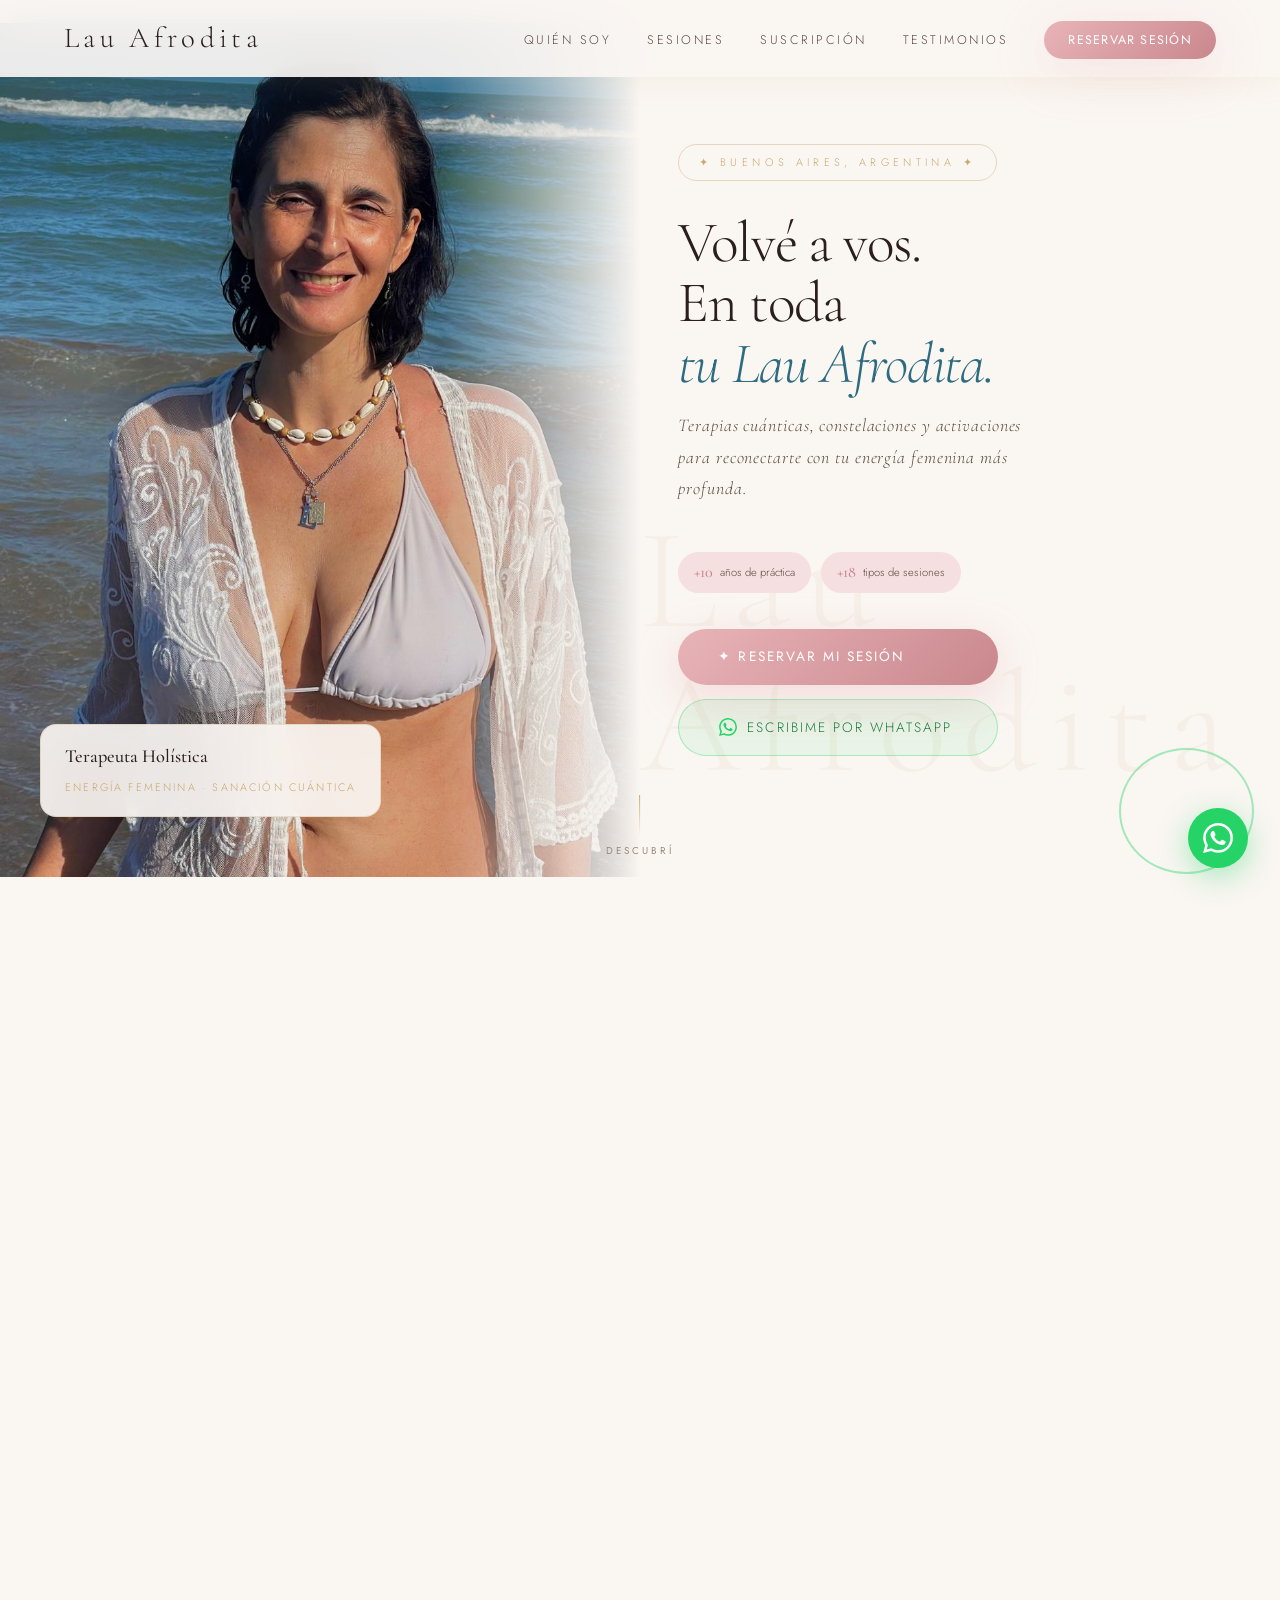
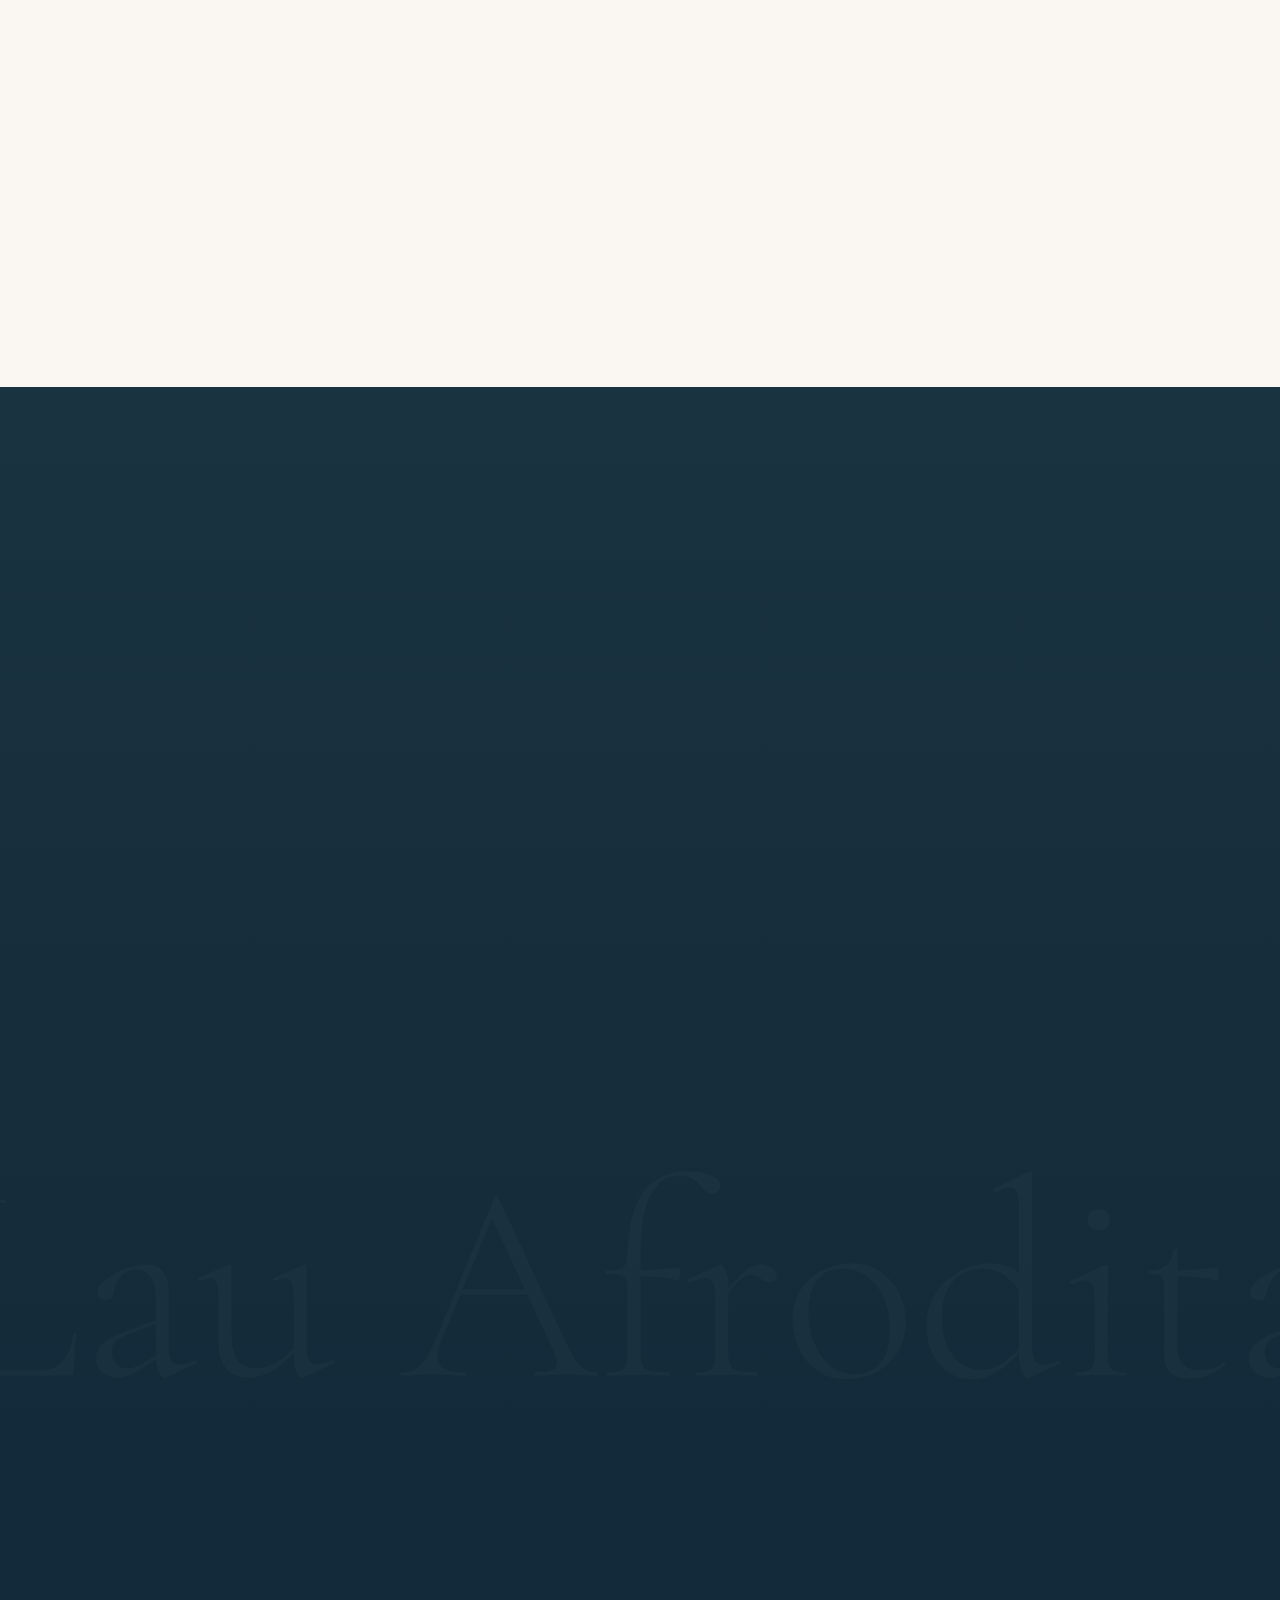
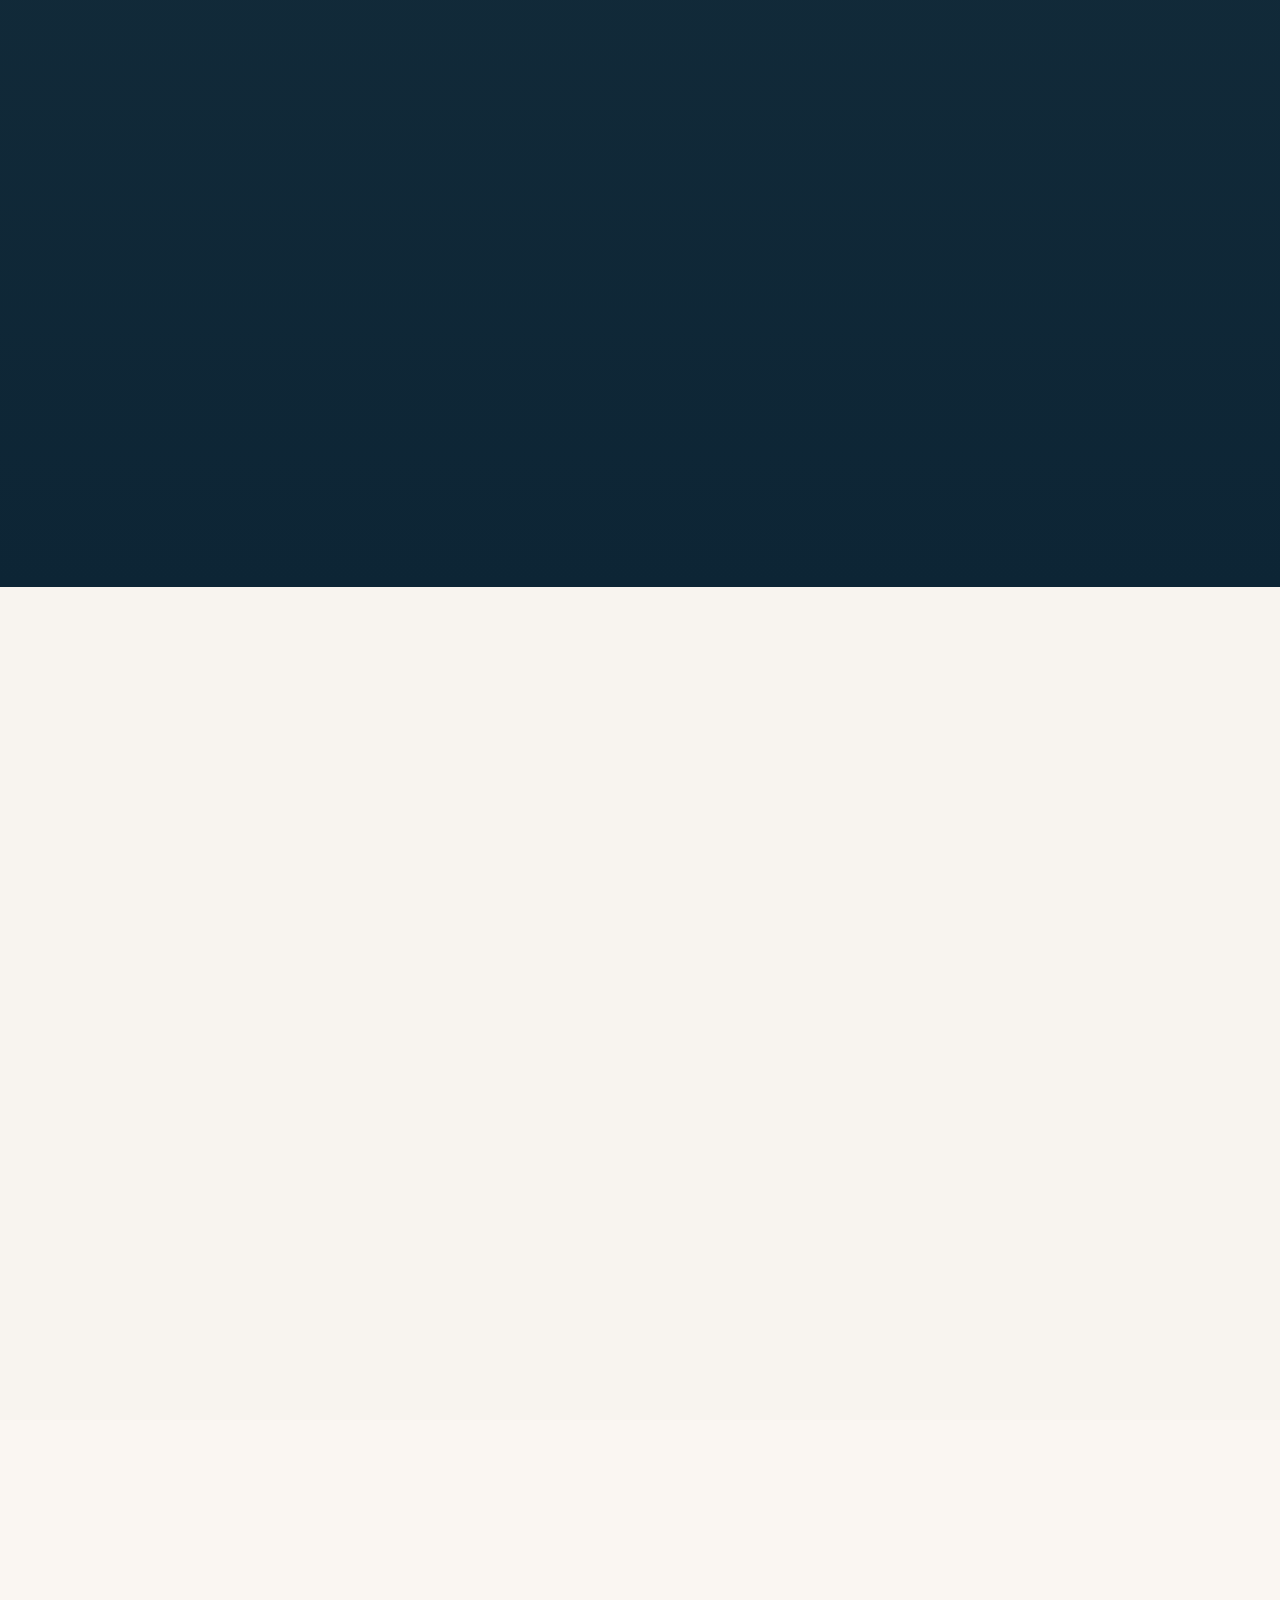
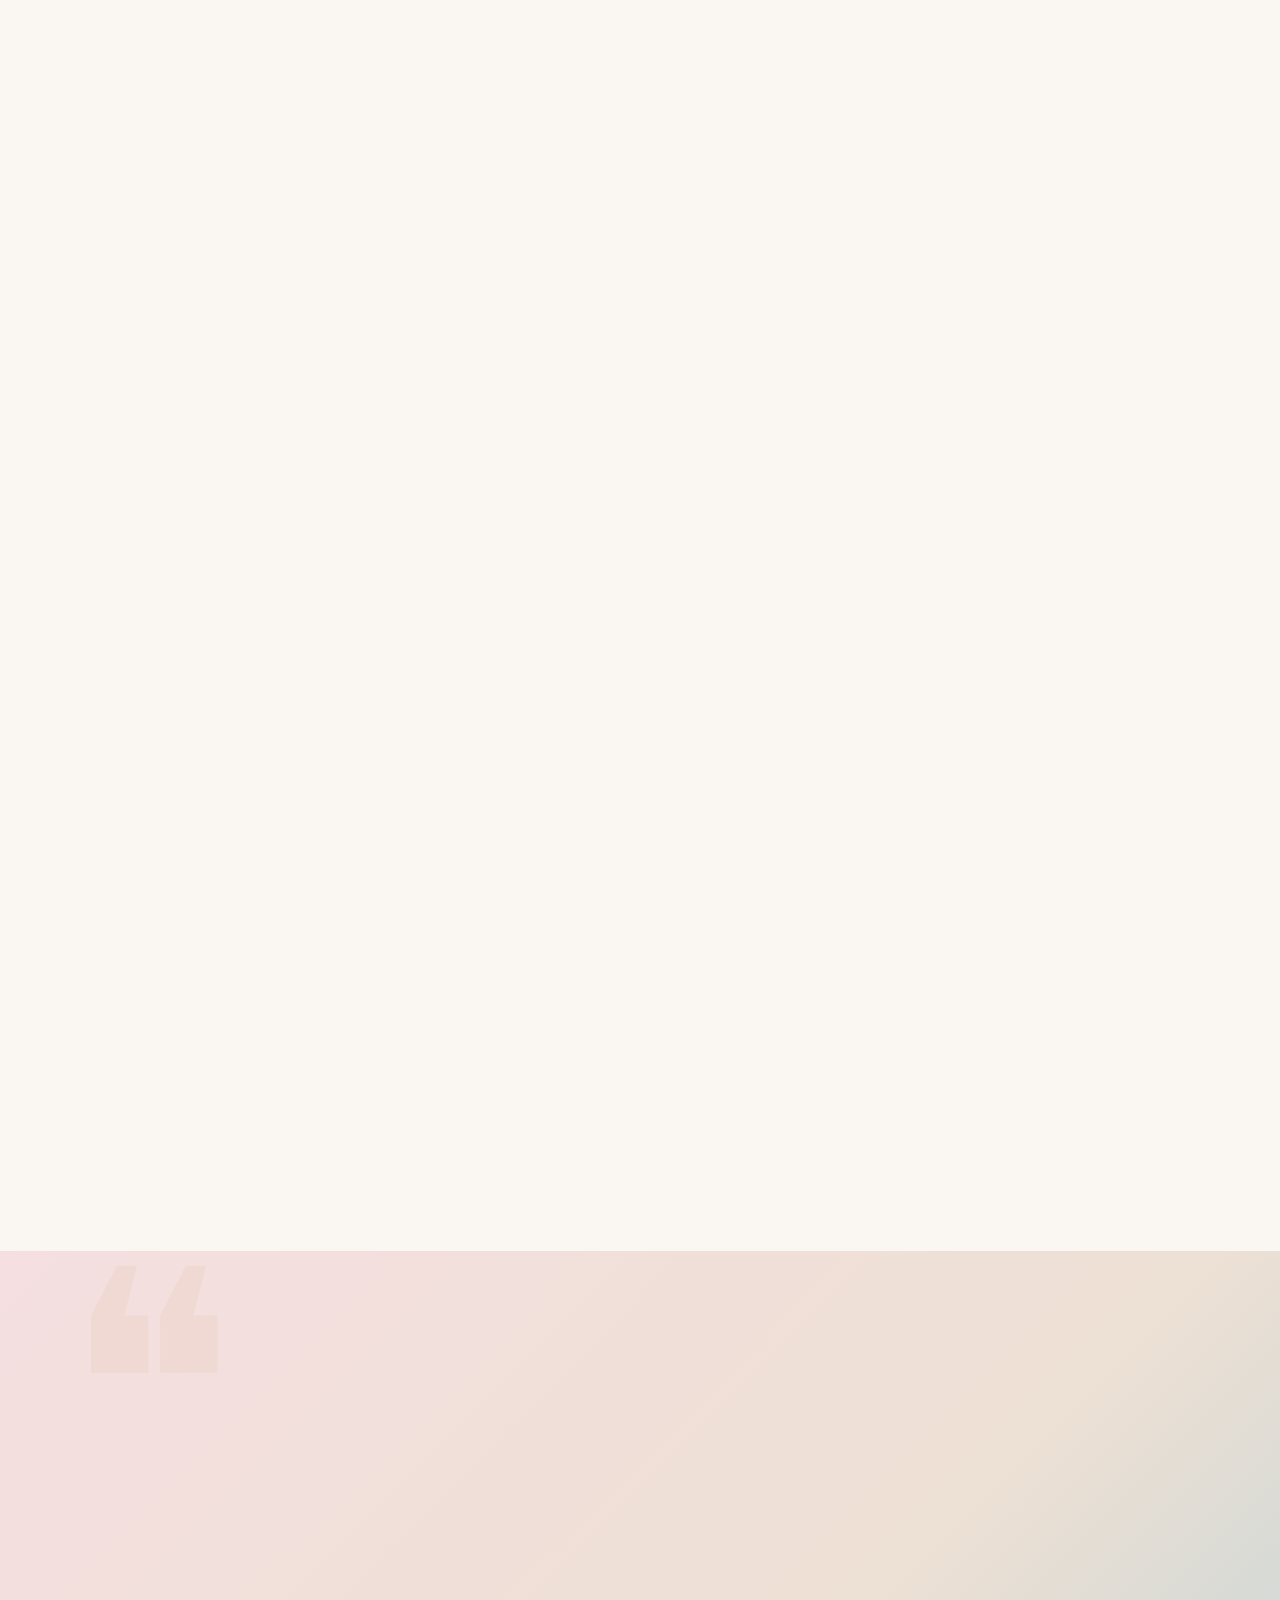
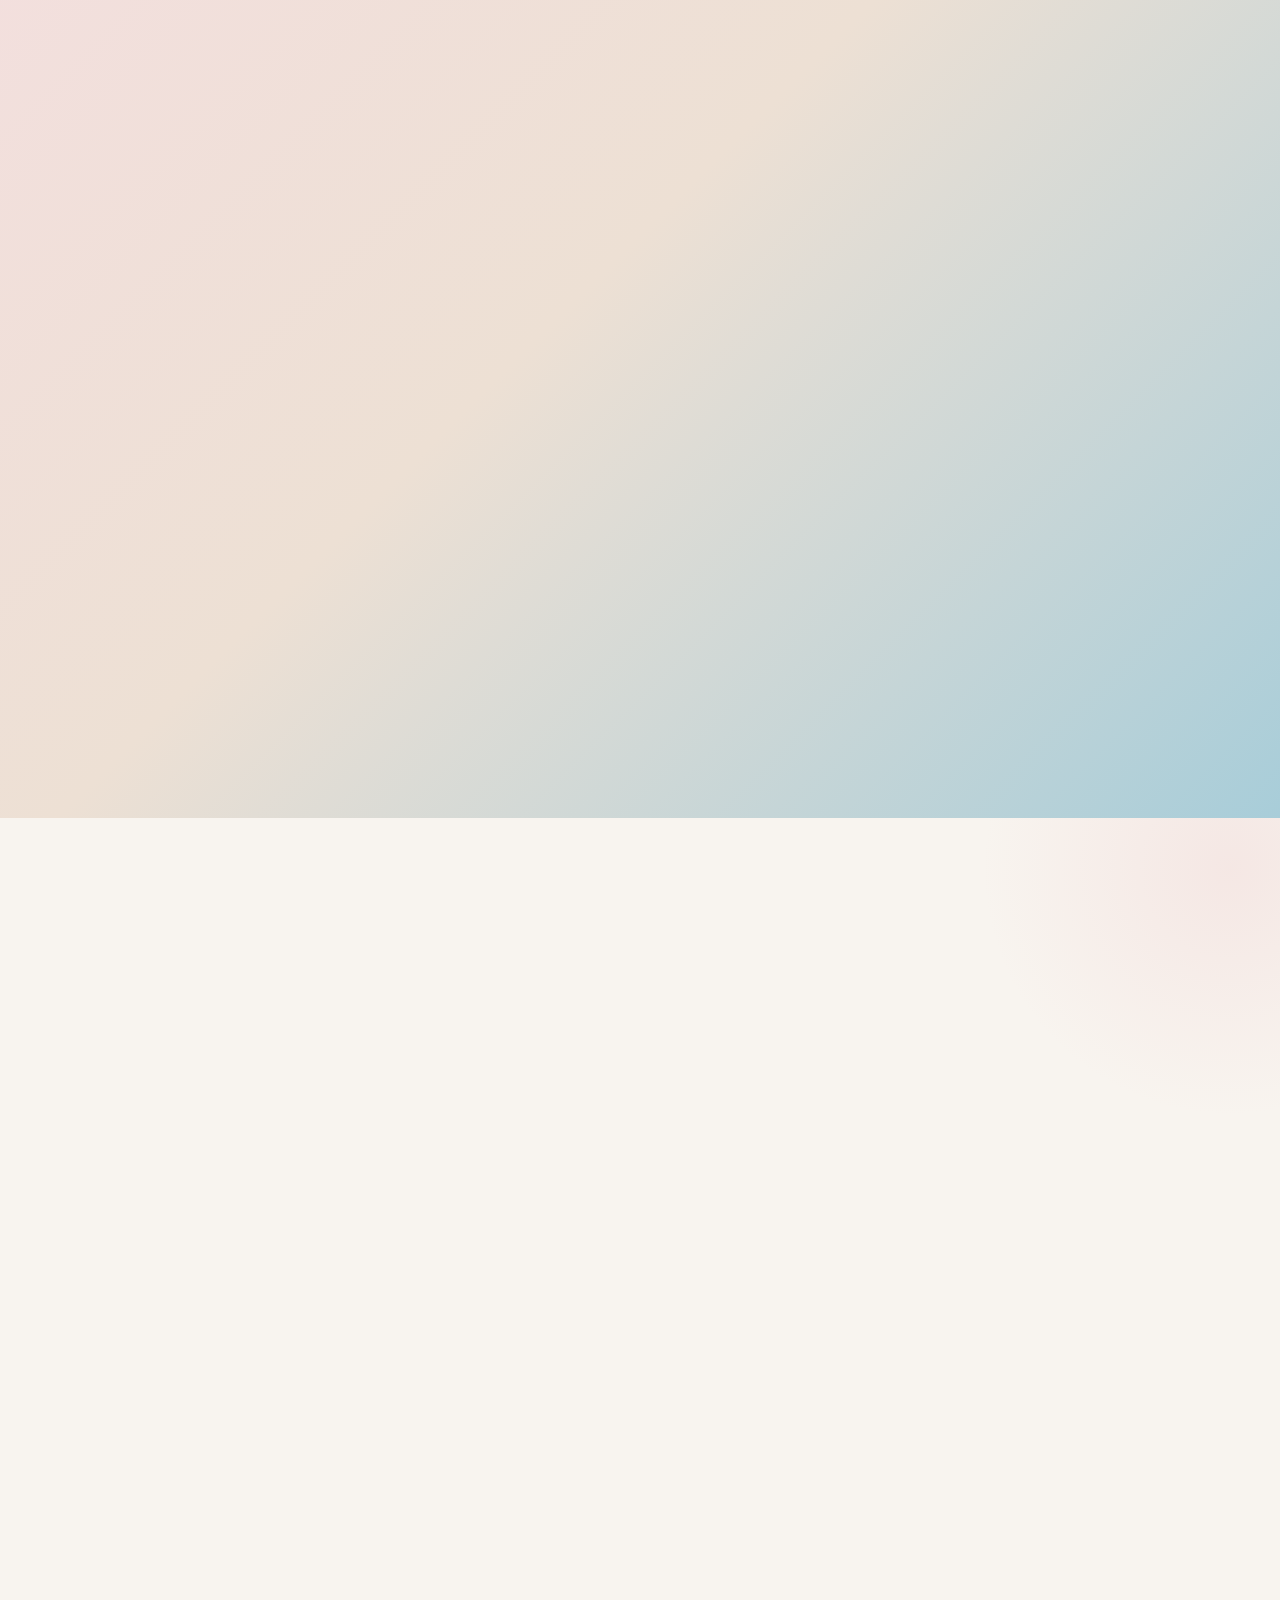
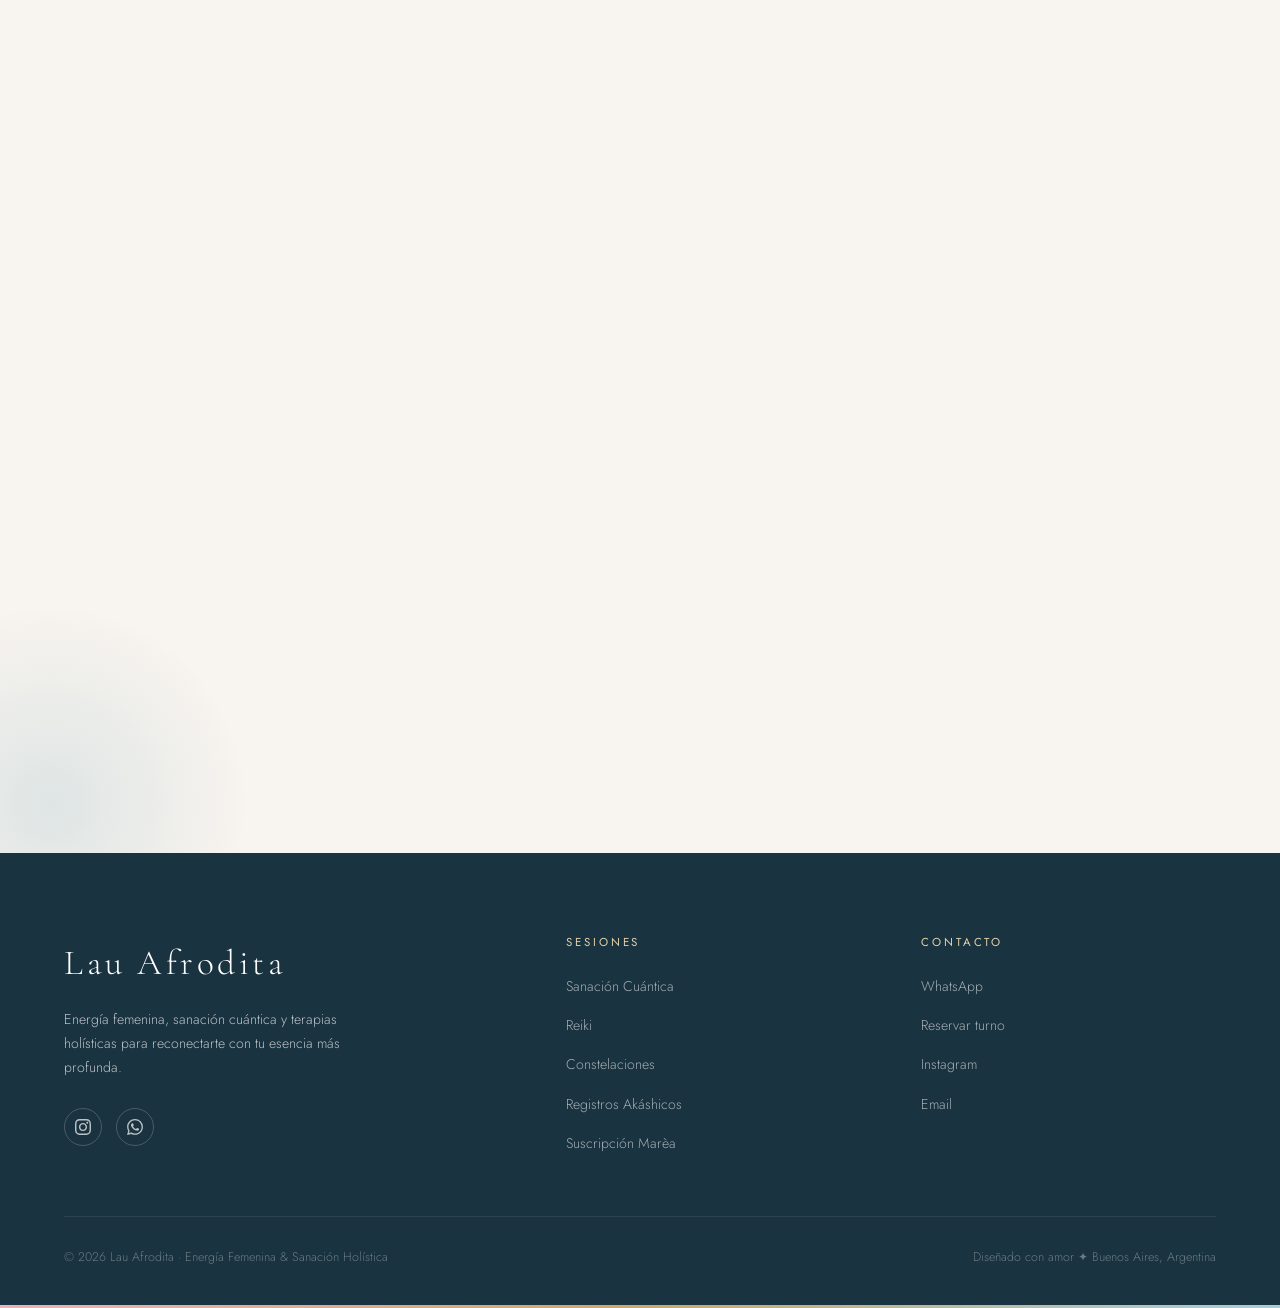
==== commit 7760f694: "merge nombre logo" ====
--- a/index-copia.html
+++ b/index-copia.html
@@ -3,10 +3,10 @@
 <head>
   <meta charset="UTF-8">
   <meta name="viewport" content="width=device-width, initial-scale=1.0">
-  <title>Marea · Energía Femenina & Sanación Holística</title>
+  <title>Lau Afrodita · Energía Femenina & Sanación Holística</title>
   <meta name="description" content="Constelaciones cuánticas, terapias energéticas, sanación femenina y activaciones emocionales. Conectá con tu energía más profunda.">
   <meta name="keywords" content="constelaciones cuánticas, terapia energética, sanación femenina, reiki, registros akáshicos, activación femenina, Buenos Aires">
-  <meta property="og:title" content="Marea · Energía Femenina & Sanación Holística">
+  <meta property="og:title" content="Lau Afrodita · Energía Femenina & Sanación Holística">
   <meta property="og:description" content="Sesiones de sanación, terapias cuánticas y activaciones emocionales. Tu transformación comienza aquí.">
   <meta property="og:type" content="website">
   <link rel="preconnect" href="https://fonts.googleapis.com">
@@ -72,7 +72,7 @@
     }
 
     .hero-text-side::before {
-      content: 'MAREA';
+      content: 'Lau Afrodita';
       position: absolute;
       bottom: 40px;
       right: -20px;
@@ -347,7 +347,7 @@
 
 <!-- NAV -->
 <nav id="mainNav">
-  <a href="#" class="nav-logo" style="color:var(--text-dark);">Marea</a>
+  <a href="#" class="nav-logo" style="color:var(--text-dark);">Lau Afrodita</a>
   <ul class="nav-links">
     <li><a href="#sobre" style="color:var(--text-mid)">Quién Soy</a></li>
     <li><a href="#servicios" style="color:var(--text-mid)">Sesiones</a></li>
@@ -379,7 +379,7 @@
 
   <!-- FOTO lado izquierdo – protagonista total -->
   <div class="hero-photo-side" id="heroBg">
-    <img src="[data-uri]